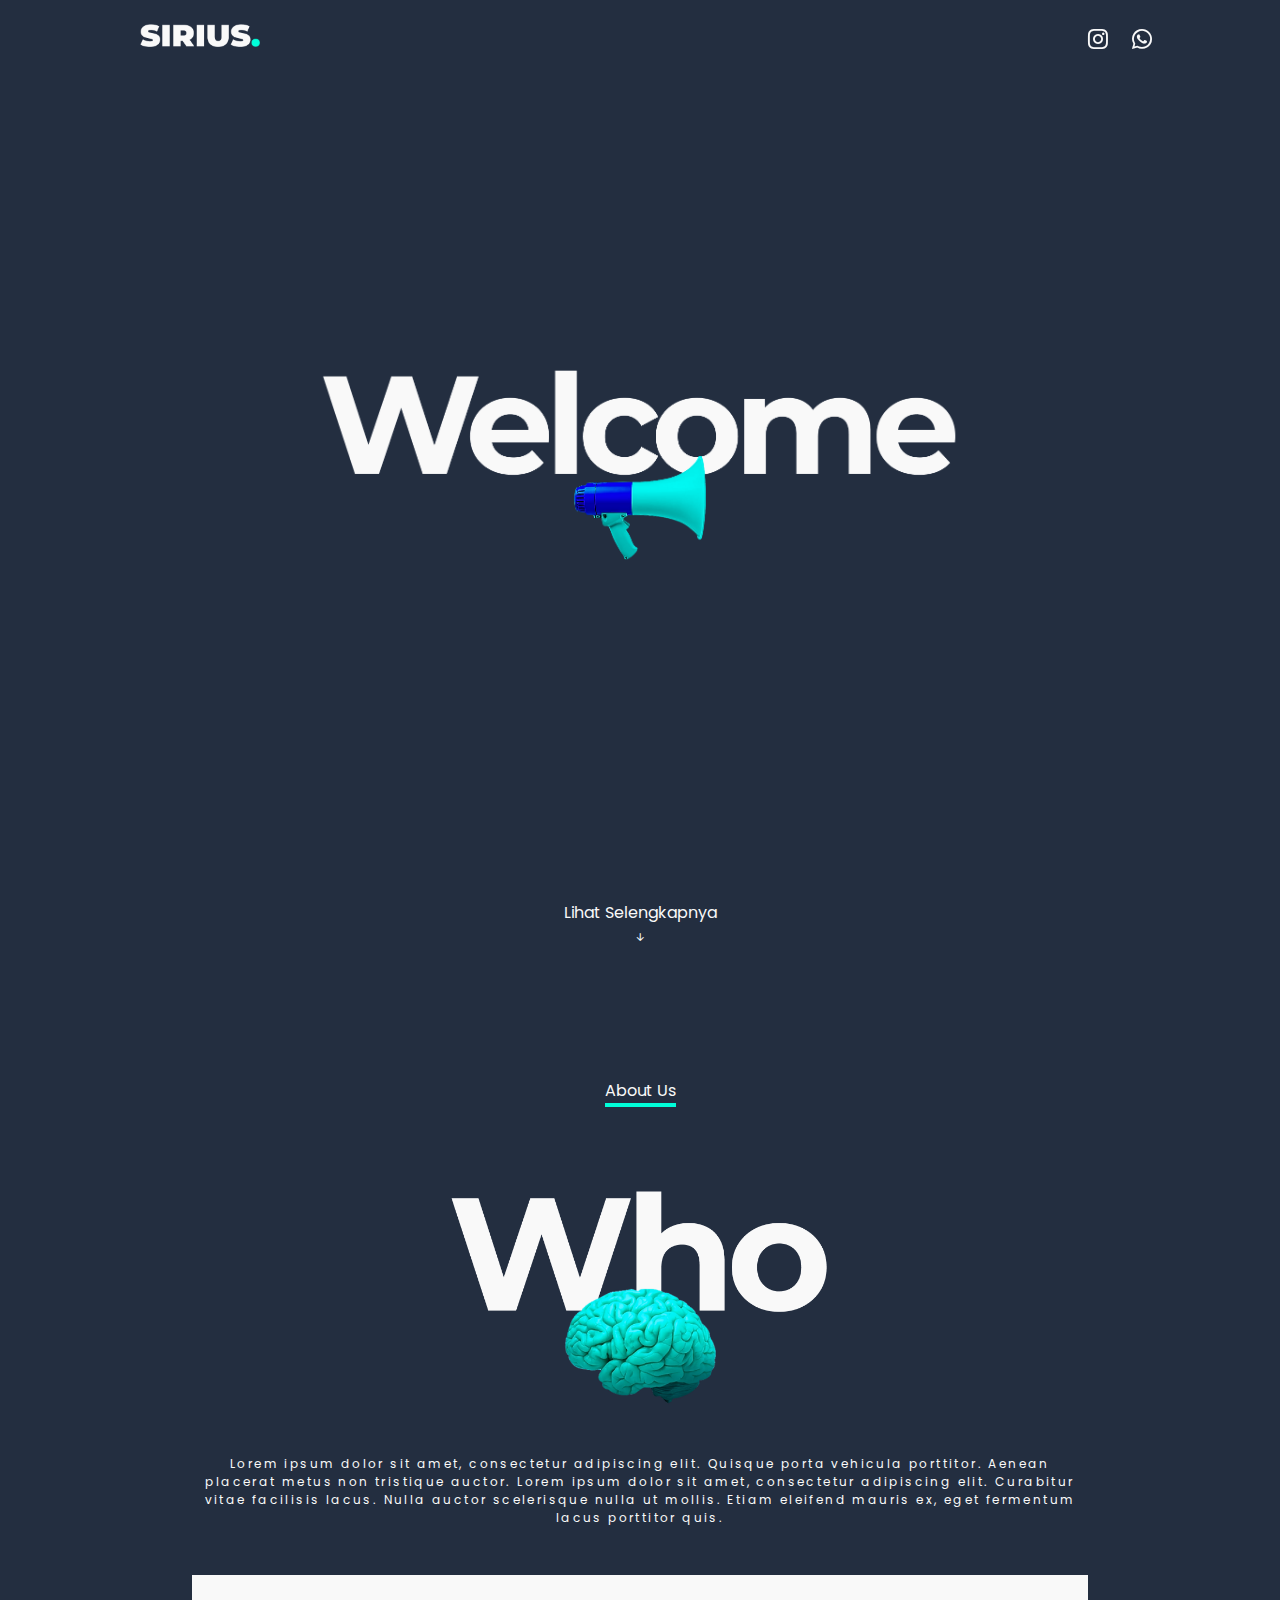
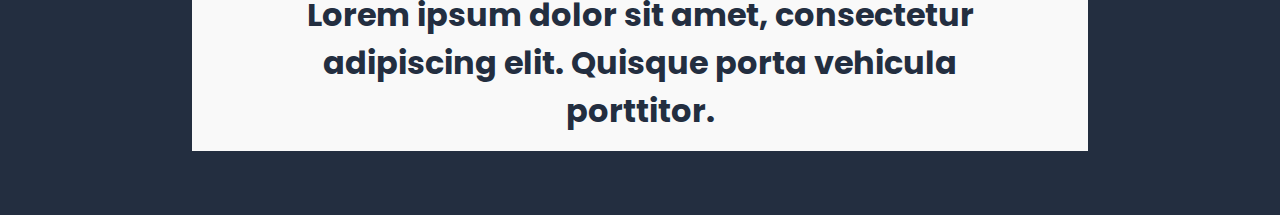
==== index.html @ 426c74fa "initial commit" ====
<!DOCTYPE html>
<html lang="en">
<head>
    <meta charset="UTF-8">
    <meta name="viewport" content="width=device-width, initial-scale=1.0">

    <!-- Bootstrap Icons -->
    <link rel="stylesheet" href="https://cdn.jsdelivr.net/npm/bootstrap-icons@1.10.5/font/bootstrap-icons.css">

    <!-- CSS -->
    <link rel="stylesheet" href="assets/css/style.css">

    <title>Sirius Creative</title>
</head>
<body>
    <header>
        <nav class="container">
            <div class="nav-brand">
                <a href="index.html">
                    <img src="assets/img/logo/SIRIUS.png" alt="brand">
                </a>
            </div>
            <ul class="nav-sosmed">
                <li><a href="#"><i class="bi bi-instagram"></i></a></li>
                <li><a href="#"><i class="bi bi-whatsapp"></i></a></li>
            </ul>
        </nav>
        <div class="header-content">
            <img src="assets/img/title/header.png" alt="">
        </div>
        <div class="see-more">
            <p>Lihat Selengkapnya</p>
            <i class="bi bi-arrow-down-short"></i>
        </div>
    </header>
    <section class="about-section">
        <div class="sub-title">
            <p>About Us</p>
        </div>
        <div class="about-title">
            <img src="assets/img/title/about.png" alt="about-title"/>
        </div>
        <div class="about-content">
            <div class="about-us">
                <p>Lorem ipsum dolor sit amet, consectetur adipiscing elit. Quisque porta vehicula porttitor. Aenean placerat metus non tristique auctor. Lorem ipsum dolor sit amet, consectetur adipiscing elit. Curabitur vitae facilisis lacus. Nulla auctor scelerisque nulla ut mollis. Etiam eleifend mauris ex, eget fermentum lacus porttitor quis.</p>
            </div>
            <div class="box-content">
                <h1>Lorem ipsum dolor sit amet, consectetur adipiscing elit. Quisque porta vehicula porttitor.</h1>
            </div>
        </div>
    </section>
</body>
</html>
---- assets/css/style.css ----
/** FONT **/
@import url('https://fonts.googleapis.com/css2?family=Poppins:wght@400;600;800&display=swap');

*{
    padding: 0;
    margin: 0;
}
:root{
    --dark-blue: #232E40;
    --tosca: #00FED9;
    --white: #F9F9F9;
}

body{
    background-color: var(--dark-blue);
    overflow-x: hidden;
    font-family: 'Poppins', sans-serif;
    color: var(--white);
    min-width: 100vw;
}

/* .container{
    padding: 0 10%;
} */

li{
    list-style: none;
}

a{
    color: var(--white);
}

a:hover{
    color: var(--tosca);
}

/*** NAVBAR ***/
nav{
    display: flex;
    justify-content: space-between;
    align-items: center;
    position: fixed;
    top: 1.5rem;
    left: 10%;
    width: 100%;
}

nav ul{
    display: flex;
    flex-direction: row;
    justify-content: space-between;
    width: 5%;
    margin-right: 20%;
}

nav ul li a{
    font-size: 1.25rem;
    color: var(--white);
}

nav .nav-brand img{
    margin-left: 10%;
}

nav .nav-brand img{
    width: 120px;
}


@media screen and (max-width: 900px) {
    nav ul{
        width: 8%;
    }
}

@media screen and (max-width: 600px) {
    nav ul{
        width: 13%;
    }
}

/*** HEADER ***/
header{
    width: 100vw;
    padding-bottom: 4rem;
}

.header-content{
    width: 100vw;
    height: 100vh;
    display: flex;
    justify-content: center;
    align-items: center;
}

.header-content img{
    width: 50%;
}

header .see-more{
    width: 100%;
    text-align: center;
}

header .see-more p{
    margin-bottom: 0;
}

@media screen and (max-width: 900px) {
    .header-content{
        height: 93vh;
    }
    .header-content img{
        width: 70%;
    }
}

/** ABOUT US **/
.about-section{
    padding: 4rem 0;
}

.about-section .sub-title{
    text-align: center;
    width: 100%;
    display: flex;
    justify-content: center;
    margin-bottom: 3rem;
}

.about-section .sub-title p{
    width: max-content;
    border-bottom: 4px solid var(--tosca);
}

.about-section .about-title{
    width: 100%;
    display: flex;
    justify-content: center;
    margin-bottom: 3rem;
}

.about-section .about-title img{
    width: 30%;
}

.about-section .about-content .about-us{
    margin: 0 15%;
    margin-bottom: 3rem;
    text-align: center;
}

.about-section .about-content .about-us p{
    font-size: 12px;
    letter-spacing: .15rem;
}

.about-section .about-content .box-content{
    width: 100%;
    display: flex;
    justify-content: center;
    text-align: center;
}

.about-section .about-content .box-content h1{
    font-size: 2rem;
    width: 60%;
    padding: 1rem 4rem;
    background-color: var(--white);
    color: var(--dark-blue);
}

@media screen and (max-width: 900px) {
    .about-section .about-title img{
        width: 50%;
    }

    .about-section .about-content .box-content h1{
        font-size: 1.2rem;
        padding: 1rem 1.75rem;
    }
}
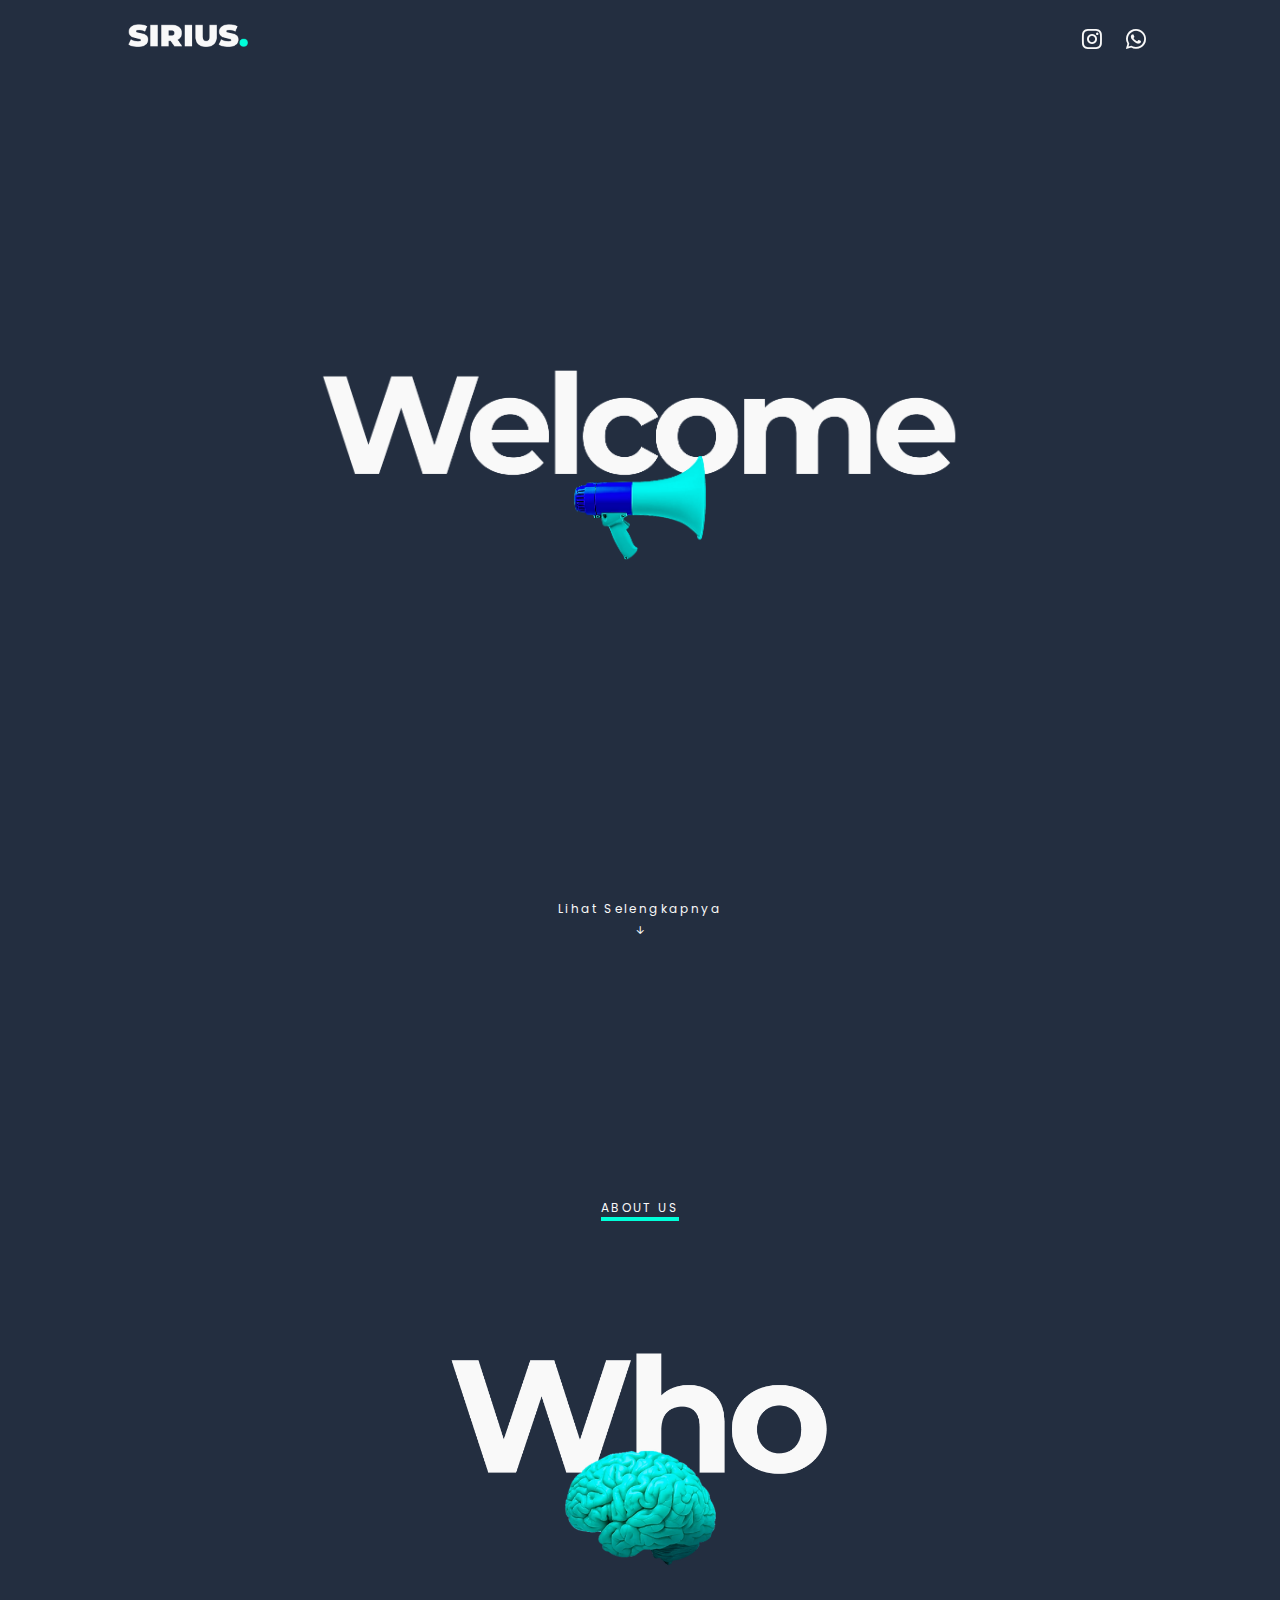
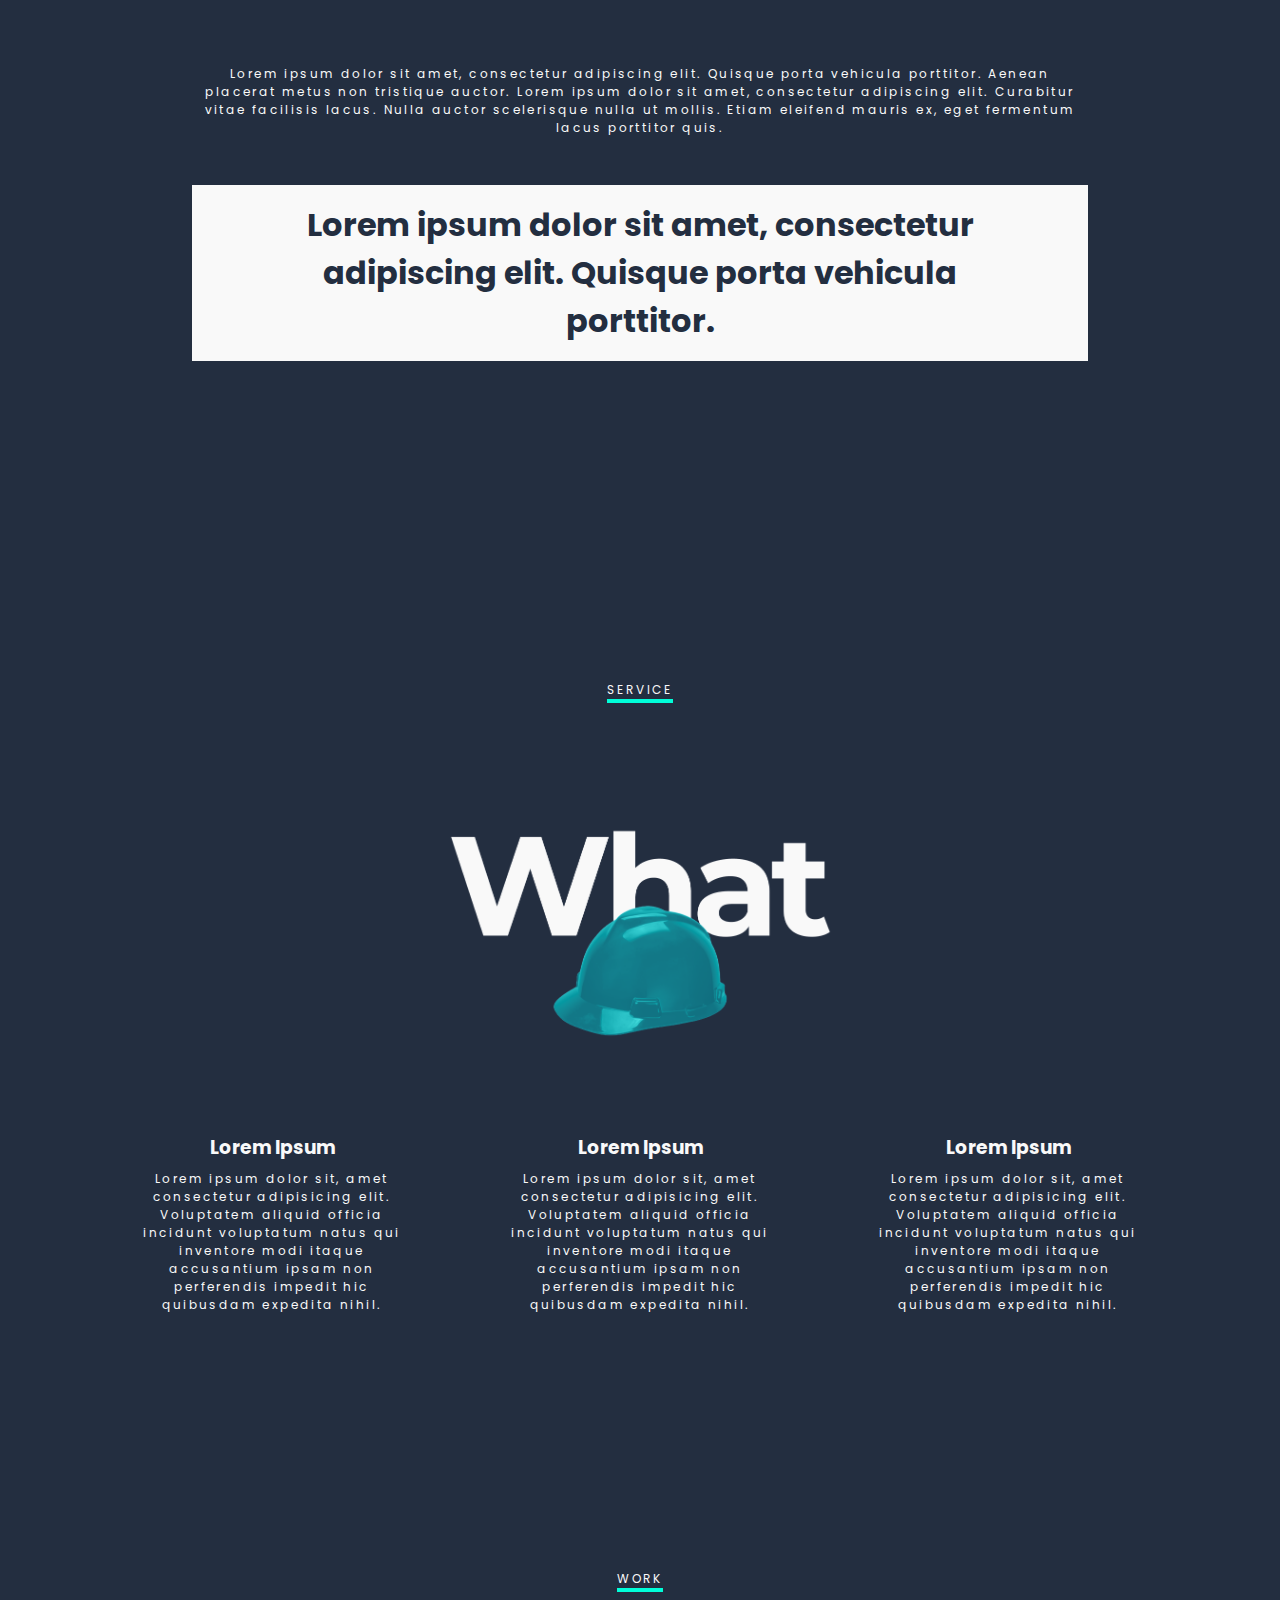
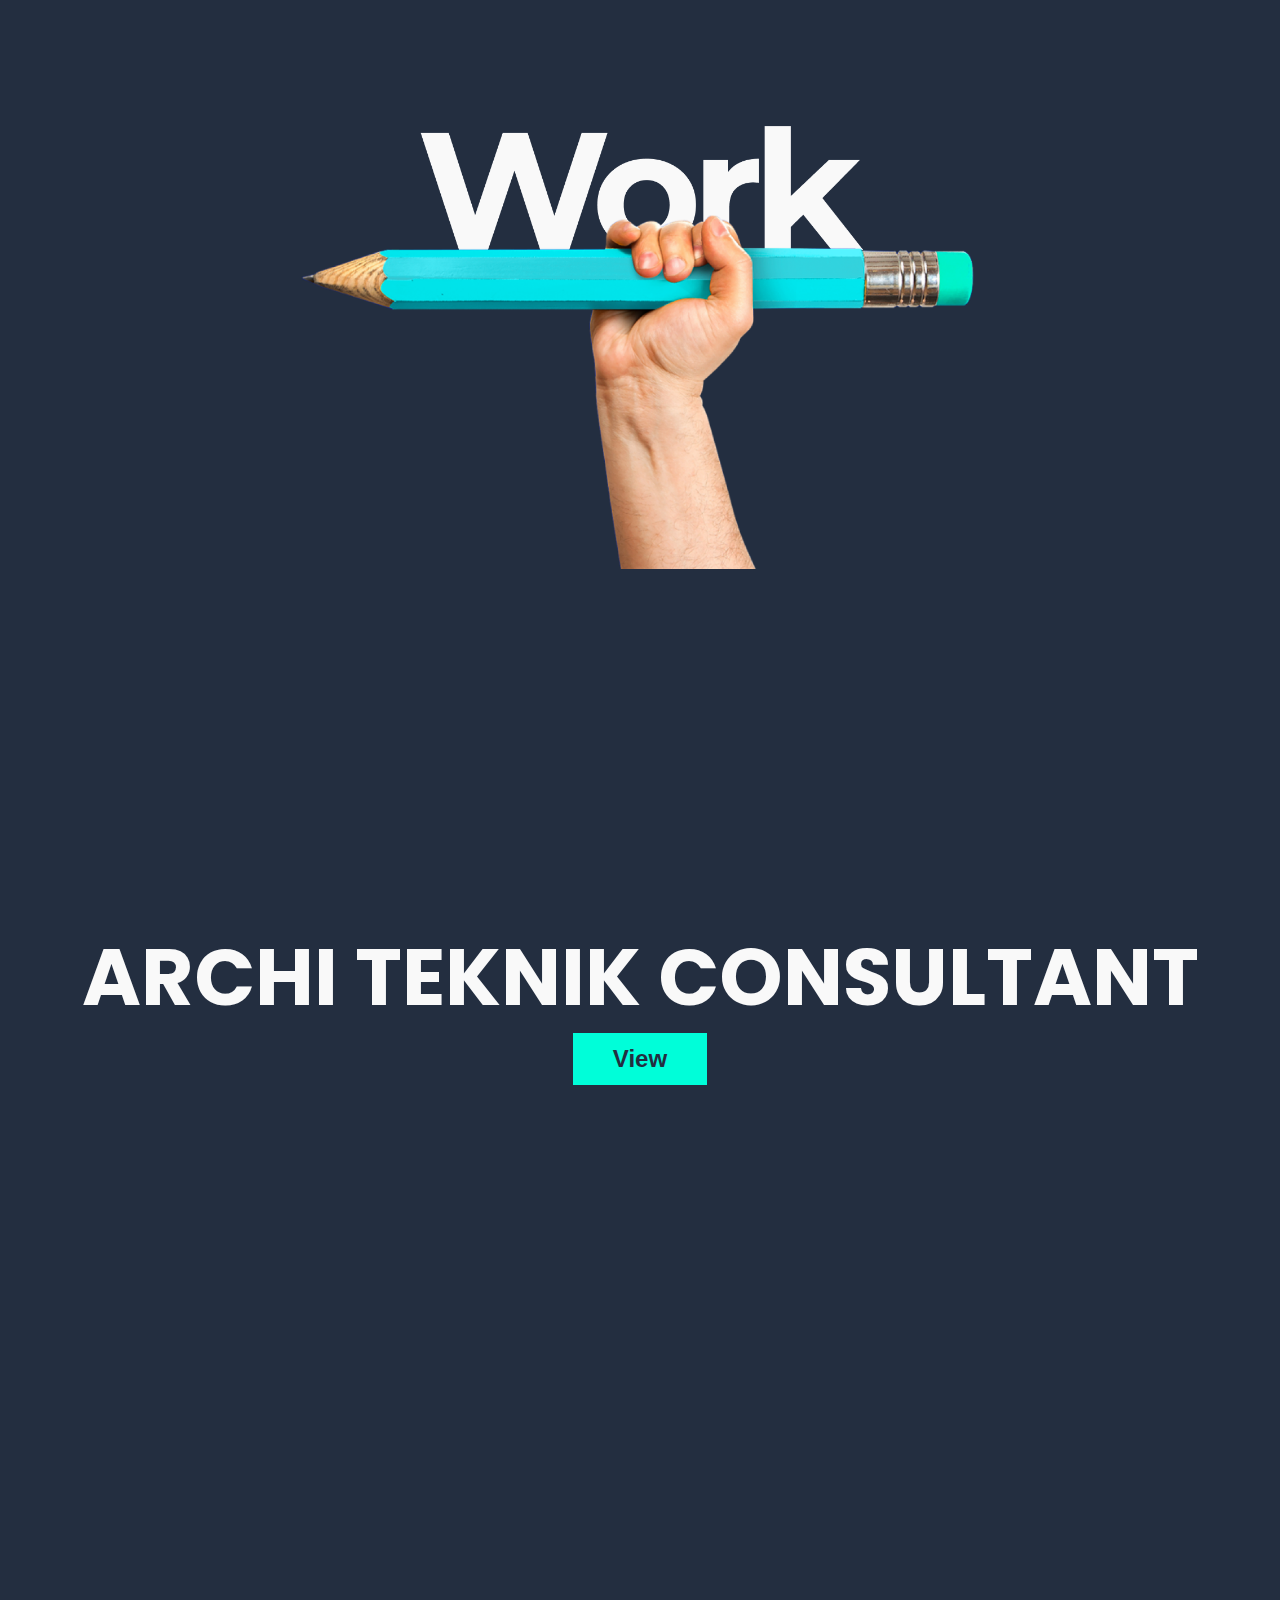
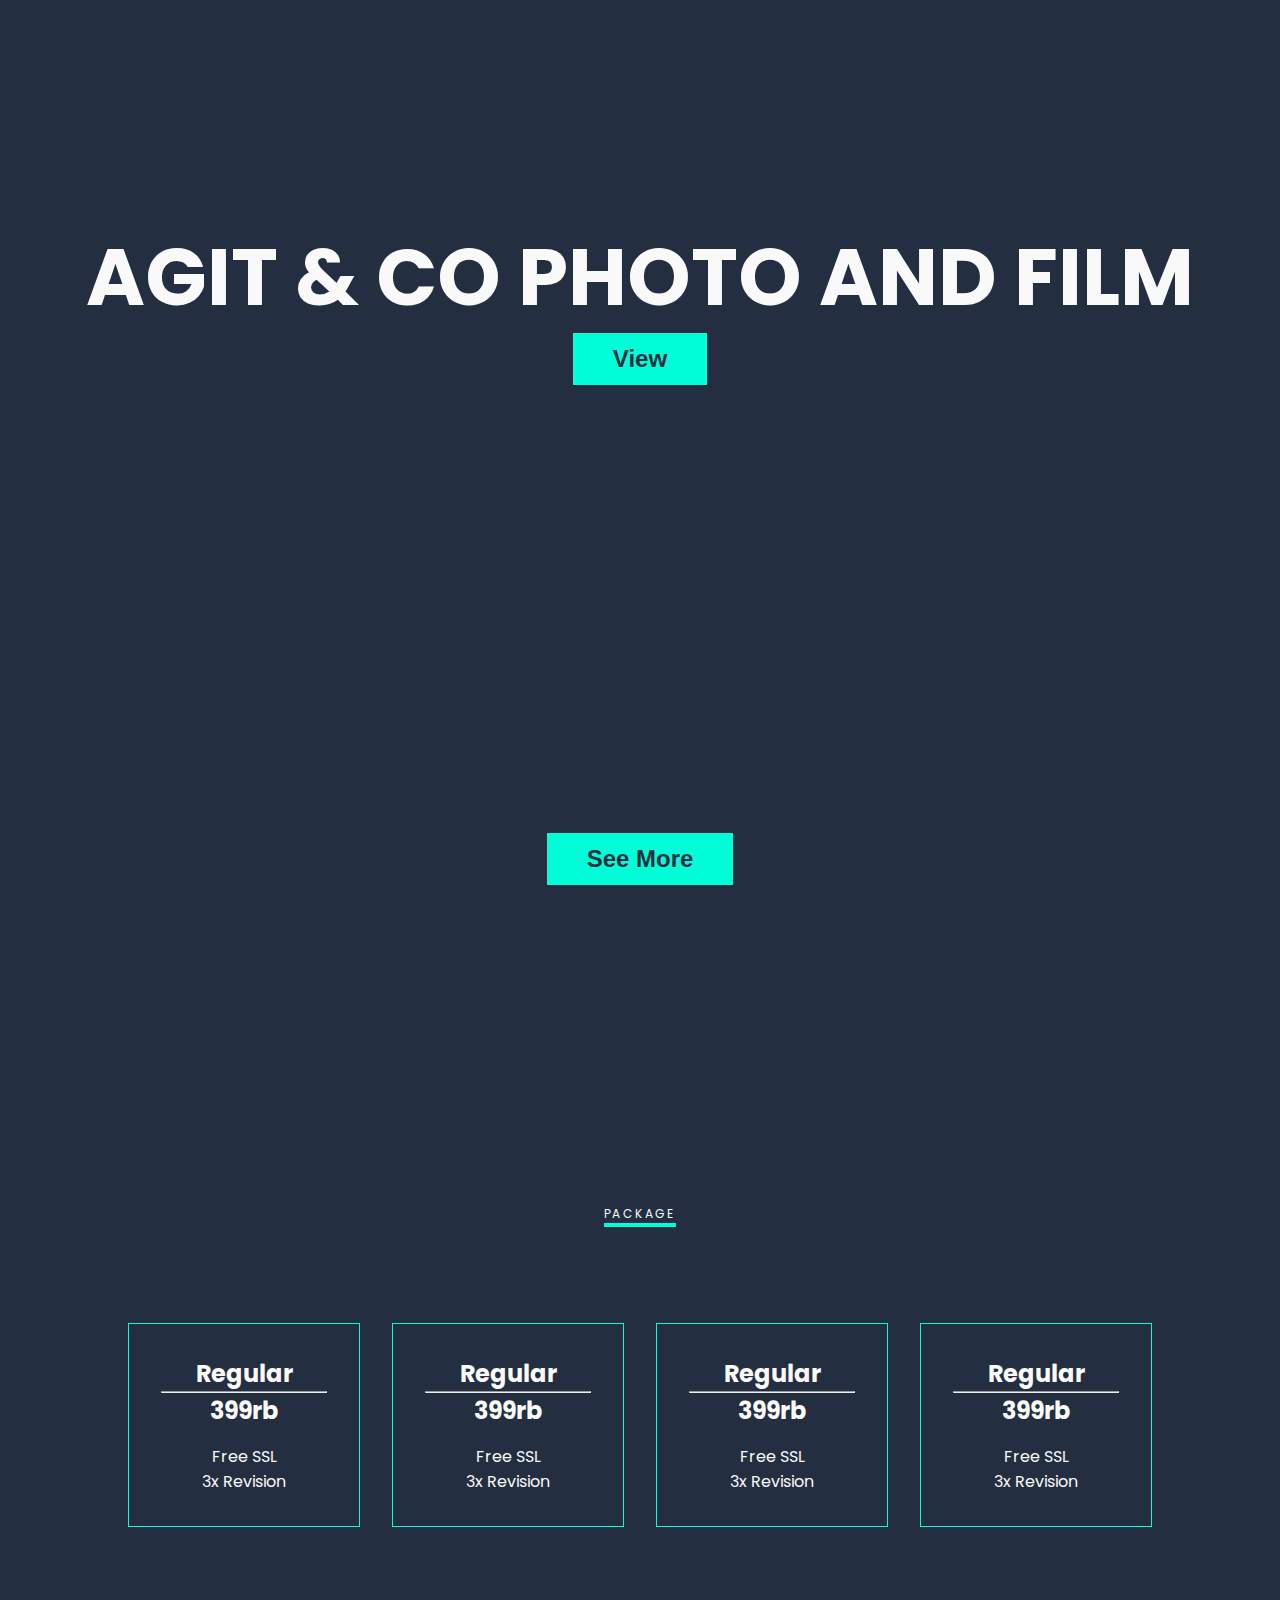
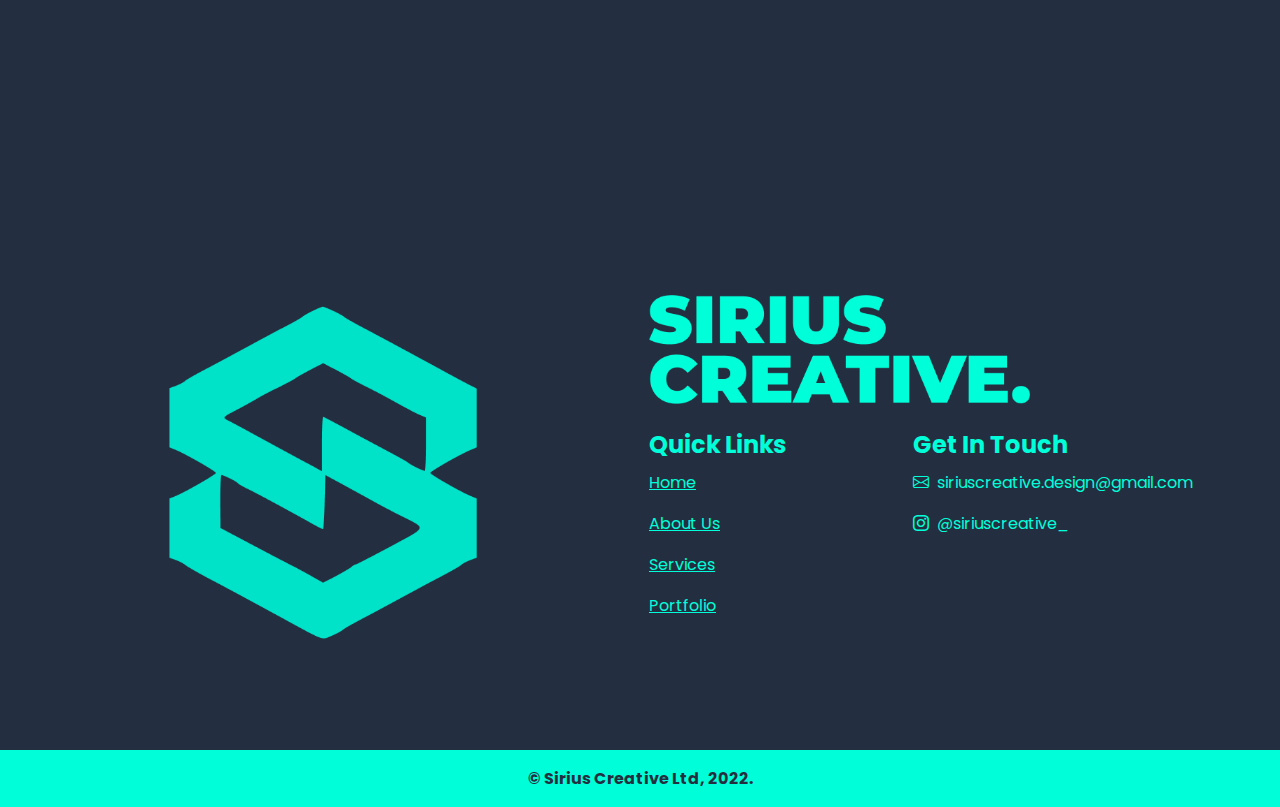
==== commit 2410a8e7: "front page done" ====
--- a/index.html
+++ b/index.html
@@ -49,5 +49,120 @@
             </div>
         </div>
     </section>
+    <section class="service-section">
+        <div class="sub-title">
+            <p>Service</p>
+        </div>
+        <div class="service-title">
+            <img src="assets/img/title/services.png" alt="service-title"/>
+        </div>
+        <div class="services-content">
+            <div class="service-wrapper">
+                <h3>Lorem Ipsum</h3>
+                <p>Lorem ipsum dolor sit, amet consectetur adipisicing elit. Voluptatem aliquid officia incidunt voluptatum natus qui inventore modi itaque accusantium ipsam non perferendis impedit hic quibusdam expedita nihil.</p>
+            </div>
+            <div class="service-wrapper">
+                <h3>Lorem Ipsum</h3>
+                <p>Lorem ipsum dolor sit, amet consectetur adipisicing elit. Voluptatem aliquid officia incidunt voluptatum natus qui inventore modi itaque accusantium ipsam non perferendis impedit hic quibusdam expedita nihil.</p>
+            </div>
+            <div class="service-wrapper">
+                <h3>Lorem Ipsum</h3>
+                <p>Lorem ipsum dolor sit, amet consectetur adipisicing elit. Voluptatem aliquid officia incidunt voluptatum natus qui inventore modi itaque accusantium ipsam non perferendis impedit hic quibusdam expedita nihil.</p>
+            </div>
+        </div>
+    </section>
+    <section class="work-section">
+        <div class="sub-title">
+            <p>Work</p>
+        </div>
+        <div class="work-title">
+            <img src="assets/img/title/portfolio.png" alt="service-title"/>
+        </div>
+        <div class="work-item archi">
+            <h1>ARCHI TEKNIK CONSULTANT</h1>
+            <button>View</button>
+        </div>
+        <div class="work-item agit">
+            <h1>AGIT & CO PHOTO AND FILM</h1>
+            <button>View</button>
+        </div>
+        <div class="more-work">
+            <button>See More</button>
+        </div>
+    </section>
+    <section class="package-section">
+        <div class="sub-title">
+            <p>package</p>
+        </div>
+        <div class="packages-content">
+            <div class="package-item">
+                <h2>Regular</h2>
+                <hr>
+                <h2 class="price">399rb</h2>
+                <ul>
+                    <li>Free SSL</li>
+                    <li>3x Revision</li>
+                </ul>
+            </div>
+            <div class="package-item">
+                <h2>Regular</h2>
+                <hr>
+                <h2 class="price">399rb</h2>
+                <ul>
+                    <li>Free SSL</li>
+                    <li>3x Revision</li>
+                </ul>
+            </div>
+            <div class="package-item">
+                <h2>Regular</h2>
+                <hr>
+                <h2 class="price">399rb</h2>
+                <ul>
+                    <li>Free SSL</li>
+                    <li>3x Revision</li>
+                </ul>
+            </div>
+            <div class="package-item">
+                <h2>Regular</h2>
+                <hr>
+                <h2 class="price">399rb</h2>
+                <ul>
+                    <li>Free SSL</li>
+                    <li>3x Revision</li>
+                </ul>
+            </div>
+        </div>
+    </section>
+    <footer>
+        <div class="footer-img">
+            <img src="assets/img/logo/logo_sirius-tosca.png" alt="logo-sirius">
+        </div>
+        <div class="footer-content">
+            <div class="img-content">
+                <img src="assets/img/logo/SIRIUS CREATIVE Footer.png" alt="sirius-dot">
+            </div>
+            <div class="content-wrapper">
+                <div class="quick-link">
+                    <h2>Quick Links</h2>
+                    <ul>
+                        <li><a href="#">Home</a></li>
+                        <li><a href="#">About Us</a></li>
+                        <li><a href="#">Services</a></li>
+                        <li><a href="#">Portfolio</a></li>
+                    </ul>
+                </div>
+                <div class="contact">
+                    <h2>Get In Touch</h2>
+                    <ul>
+                        <li><i class="bi bi-envelope"></i>siriuscreative.design@gmail.com</li>
+                        <li><i class="bi bi-instagram"></i>@siriuscreative_</li>
+                    </ul>
+                </div>
+            </div>
+        </div>
+    </footer>
+    <div class="copyright">
+        <h4>© Sirius Creative Ltd, 2022.</h4>
+    </div>
 </body>
 </html>--- a/assets/css/style.css
+++ b/assets/css/style.css
@@ -4,6 +4,7 @@
 *{
     padding: 0;
     margin: 0;
+    box-sizing: border-box;
 }
 :root{
     --dark-blue: #232E40;
@@ -23,6 +24,11 @@
     padding: 0 10%;
 } */
 
+p{
+    font-size: 12px;
+    letter-spacing: .15rem;
+}
+
 li{
     list-style: none;
 }
@@ -33,6 +39,21 @@
 
 a:hover{
     color: var(--tosca);
+}
+
+/** SUBTITLE **/
+.sub-title{
+    text-align: center;
+    width: 100%;
+    display: flex;
+    justify-content: center;
+    margin-bottom: 6rem;
+    text-transform: uppercase;
+}
+
+.sub-title p{
+    width: max-content;
+    border-bottom: 4px solid var(--tosca);
 }
 
 /*** NAVBAR ***/
@@ -44,6 +65,7 @@
     top: 1.5rem;
     left: 10%;
     width: 100%;
+    z-index: 1000;
 }
 
 nav ul{
@@ -51,7 +73,7 @@
     flex-direction: row;
     justify-content: space-between;
     width: 5%;
-    margin-right: 20%;
+    margin-right: 20.5%;
 }
 
 nav ul li a{
@@ -60,10 +82,6 @@
 }
 
 nav .nav-brand img{
-    margin-left: 10%;
-}
-
-nav .nav-brand img{
     width: 120px;
 }
 
@@ -72,6 +90,7 @@
     nav ul{
         width: 8%;
     }
+    
 }
 
 @media screen and (max-width: 600px) {
@@ -83,7 +102,7 @@
 /*** HEADER ***/
 header{
     width: 100vw;
-    padding-bottom: 4rem;
+    margin-bottom: 12rem;
 }
 
 .header-content{
@@ -119,26 +138,14 @@
 /** ABOUT US **/
 .about-section{
     padding: 4rem 0;
-}
-
-.about-section .sub-title{
-    text-align: center;
-    width: 100%;
-    display: flex;
-    justify-content: center;
-    margin-bottom: 3rem;
-}
-
-.about-section .sub-title p{
-    width: max-content;
-    border-bottom: 4px solid var(--tosca);
+    margin-bottom: 12rem;
 }
 
 .about-section .about-title{
     width: 100%;
     display: flex;
     justify-content: center;
-    margin-bottom: 3rem;
+    margin-bottom: 6rem;
 }
 
 .about-section .about-title img{
@@ -165,7 +172,7 @@
 
 .about-section .about-content .box-content h1{
     font-size: 2rem;
-    width: 60%;
+    width: 70%;
     padding: 1rem 4rem;
     background-color: var(--white);
     color: var(--dark-blue);
@@ -180,4 +187,289 @@
         font-size: 1.2rem;
         padding: 1rem 1.75rem;
     }
+}
+
+/** SERVICE **/
+.service-section{
+    width: 100vw;
+    padding: 4rem 0;
+    margin-bottom: 12rem;
+}
+
+.service-section .service-title{
+    width: 100%;
+    display: flex;
+    justify-content: center;
+    margin-bottom: 6rem;
+}
+
+.service-section .service-title img{
+    width: 30%;
+}
+
+.services-content{
+    width: 100%;
+    padding: 0 10%;
+    text-align: center;
+    display: flex;
+    flex-direction: row;
+    gap: 5rem;
+}
+
+.services-content .service-wrapper h3{
+    margin-bottom: .5rem;
+}
+
+@media screen and (max-width: 900px) {
+    .service-section .service-title img{
+        width: 50%;
+    }
+    .services-content{
+        padding: 0 20%;
+        flex-direction: column;
+        gap: 5rem;
+    }
+}
+
+/** WORK **/
+.work-section{
+    width: 100vw;
+    margin-bottom: 12rem;
+}
+
+.work-section .work-title{
+    width: 100%;
+    display: flex;
+    justify-content: center;
+}
+
+.work-section .work-title img{
+    width: 55%;
+}
+
+.work-section .work-item{
+    height: 100vh;
+    width: 100vw;
+    background-position: center center;    
+    background-repeat: no-repeat;
+    background-size: cover;
+    background-attachment: fixed;
+    display: flex;
+    flex-direction: column;
+    justify-content: center;
+    align-items: center;
+}
+
+.work-section .work-item.archi{
+    background-image: linear-gradient(rgba(0, 0, 0, 0.6), rgba(0, 0, 0, 0.5)), url(../img/bgr/archi.jpg);
+}
+
+.work-section .work-item.agit{
+    background-image: linear-gradient(rgba(0, 0, 0, 0.6), rgba(0, 0, 0, 0.5)), url(../img/bgr/agit.jpg);
+}
+
+.work-section button{
+    padding: .75rem 2.5rem;
+    border: none;
+    background-color:var(--tosca);
+    color: var(--dark-blue);
+    font-weight: 900;
+    font-size: 1.5rem;
+    transition: all ease-in-out .15s;
+    -webkit-transition: all ease-in-out .15s;
+    -moz-transition: all ease-in-out .15s;
+    -ms-transition: all ease-in-out .15s;
+    -o-transition: all ease-in-out .15s;
+}
+
+.work-section button:hover{
+    background-color:var(--dark-blue);
+    color: var(--tosca);
+    cursor: pointer;
+}
+
+.work-section .more-work button:hover{
+    border: 1px solid var(--tosca);
+}
+
+.work-section .work-item h1{
+    font-size: 5rem;
+    text-align: center;
+    margin-bottom: 2rem;
+    line-height: 3rem;
+}
+
+.work-section .more-work{
+    text-align: center;
+    padding: 5% 0;
+}
+
+@media screen and (max-width: 900px) {
+    .work-section .work-title img{
+        width: 80%;
+    }
+    .work-section .work-item h1{
+        font-size: 3rem;
+    }
+}
+
+/** PACKAGE **/
+.package-section{
+    width: 100vw;
+    padding: 4rem 0;
+    margin-bottom: 13rem;
+}
+
+.packages-content{
+    width: 100%;
+    padding: 0 10%;
+    text-align: center;
+    display: flex;
+    flex-direction: row;
+    justify-content: space-evenly;
+    gap: 2rem;
+}
+
+.package-item{
+    border: 1px solid var(--tosca);
+    padding: 2rem 2rem;
+    text-align: center;
+    width: 100%;
+}
+
+.package-item .price{
+    margin-bottom: 1rem;
+}
+
+@media screen and (max-width: 900px) {
+    .packages-content{
+       flex-wrap: wrap;
+       gap: 1rem;
+    }
+    .package-item{
+        width: 45%;
+    }
+}
+
+@media screen and (max-width: 600px) {
+    .package-item{
+        width: 100%;
+    }
+}
+
+/** FOOTER **/
+footer{
+    width: 100vw;
+    padding: 6rem 0;
+    display: flex;
+    justify-content: space-evenly;
+    color: var(--tosca);
+}
+
+footer a{
+    text-decoration: under;
+    color: var(--tosca);
+}
+
+footer a:hover{
+    color: var(--white);
+}
+
+footer .footer-img{
+    text-align: center;
+}
+
+footer img{
+    width: 70%;
+}
+
+footer .footer-content img{
+    margin-bottom: 1rem;
+}
+
+footer .footer-content .content-wrapper{
+    display: flex;
+    justify-content: space-between;
+}
+
+footer .footer-content .content-wrapper h2{
+    margin-bottom: .5rem;
+}
+
+footer .footer-content .content-wrapper li{
+    margin-bottom: 1rem;
+}
+
+footer .footer-content .content-wrapper .contact i{
+    margin-right: .5rem;
+}
+
+@media screen and (max-width: 900px) {
+    footer{
+        display: flex;
+        flex-direction: column;
+        align-items: center;
+        color: var(--tosca);
+        padding: 4rem 0;
+    }
+    footer .footer-img{
+        display: none;
+    }
+}
+
+@media screen and (max-width: 600px) {
+    footer{
+        padding: 4rem 2rem;
+    }
+    footer .footer-content .content-wrapper{
+        flex-direction: column-reverse;
+        gap: 1rem;
+    }
+}
+
+.copyright{
+    background-color: var(--tosca);
+    text-align: center;
+    padding: 1rem 0;
+    color: var(--dark-blue);
+}
+
+/*** PORTFOLIO DETAIL ***/
+body.detail{
+    background-color: var(--white);
+}
+.nav-detail{
+    width: 100vw;
+    left: 0;
+    top: 0;
+    padding: 1.5rem 0  1.5rem 15%;
+    background-color: var(--dark-blue);
+}
+.header-detail{
+    height: 110vh;
+    width: 100vw;
+    background-image: linear-gradient(rgba(0, 0, 0, 0), rgba(0, 0, 0, 0.6)), url(../img/bgr/archi.jpg);
+    background-position: center center;
+    background-size: cover;
+    background-repeat: no-repeat;
+    background-attachment: fixed;
+}
+.detail-content{
+    width: 100vw;
+    height: 100vh;
+}
+
+.detail-content .detail-description{
+    position: relative;
+}
+
+.detail-content .detail-description .detail-img{
+    position: absolute;
+    right: 10px;
+    background-image: url("https://images.unsplash.com/photo-1520854221256-17451cc331bf?ixlib=rb-4.0.3&ixid=M3wxMjA3fDB8MHxwaG90by1wYWdlfHx8fGVufDB8fHx8fA%3D%3D&auto=format&fit=crop&w=1170&q=80");
+    width: 600px;
+    height: 600px;
+    background-size: cover;
+    background-position: center;
+    box-shadow: -1rem 1rem 0 var(--dark-blue);
 }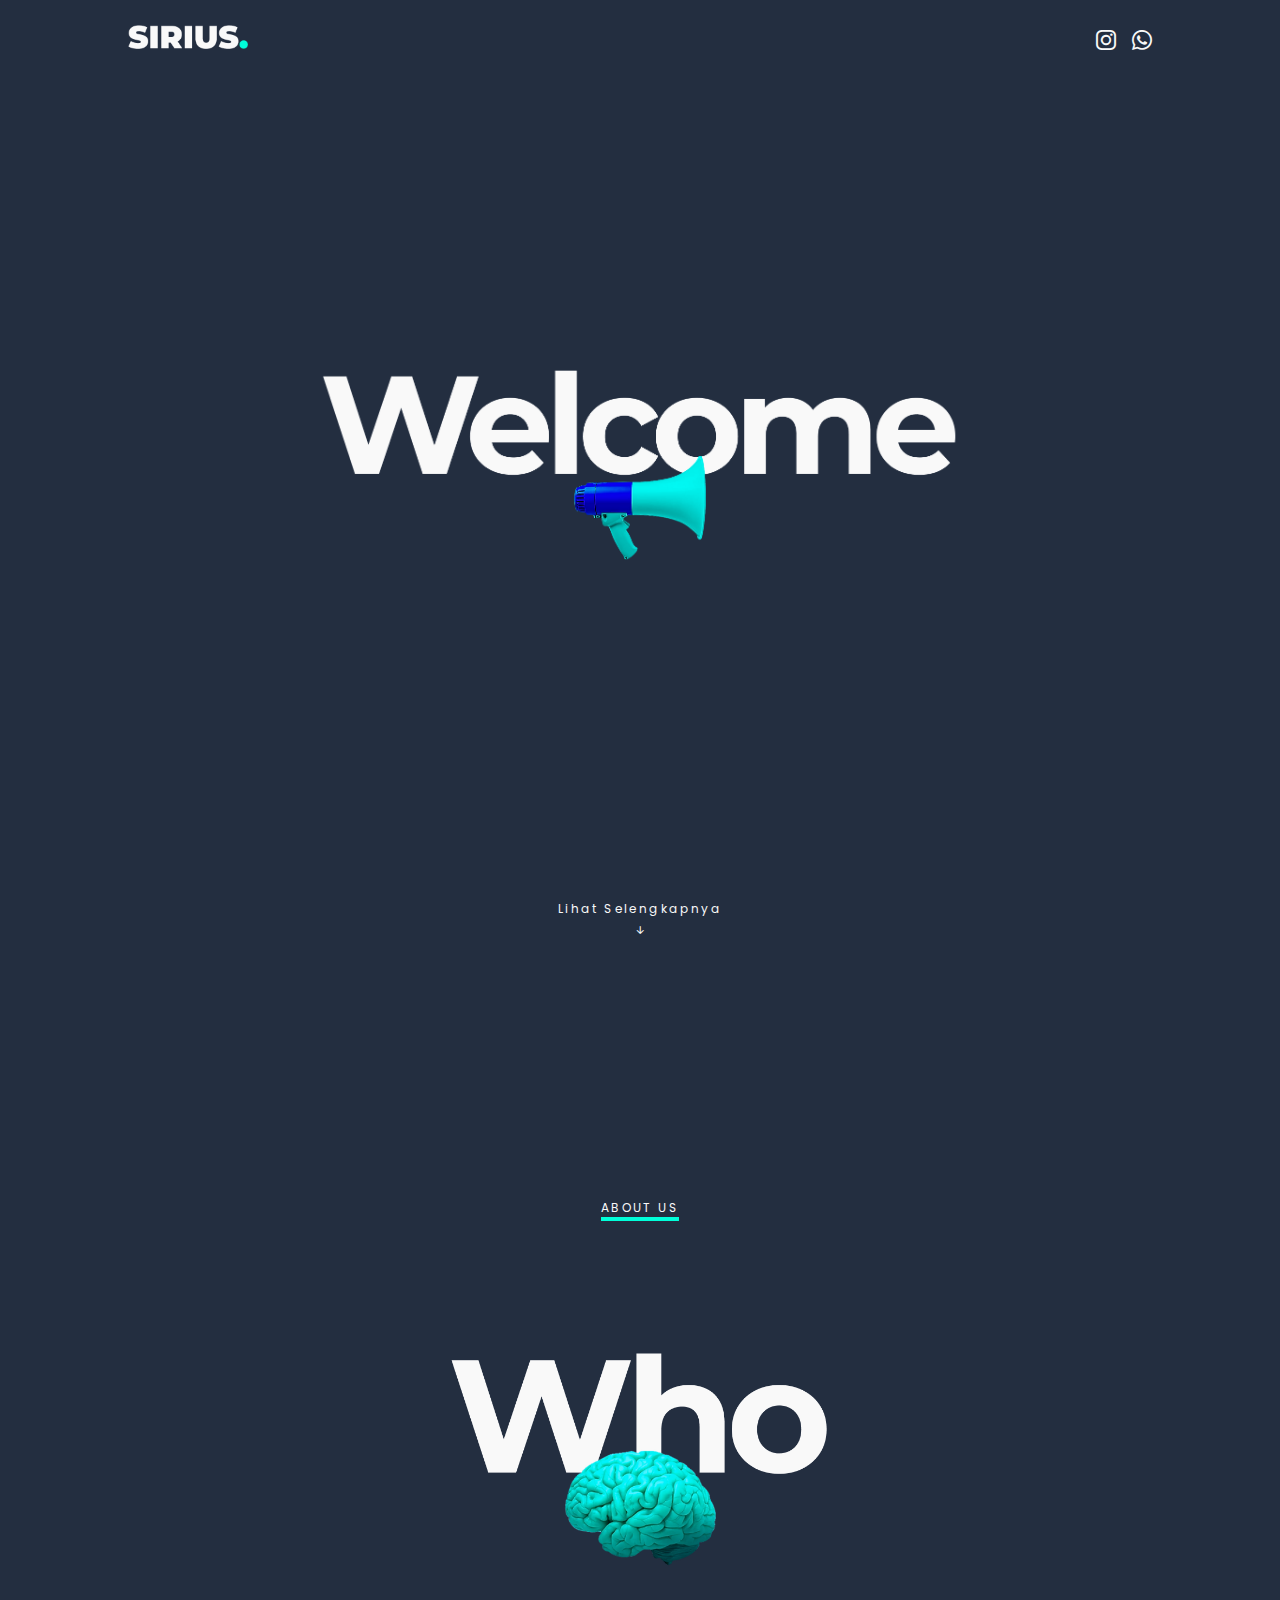
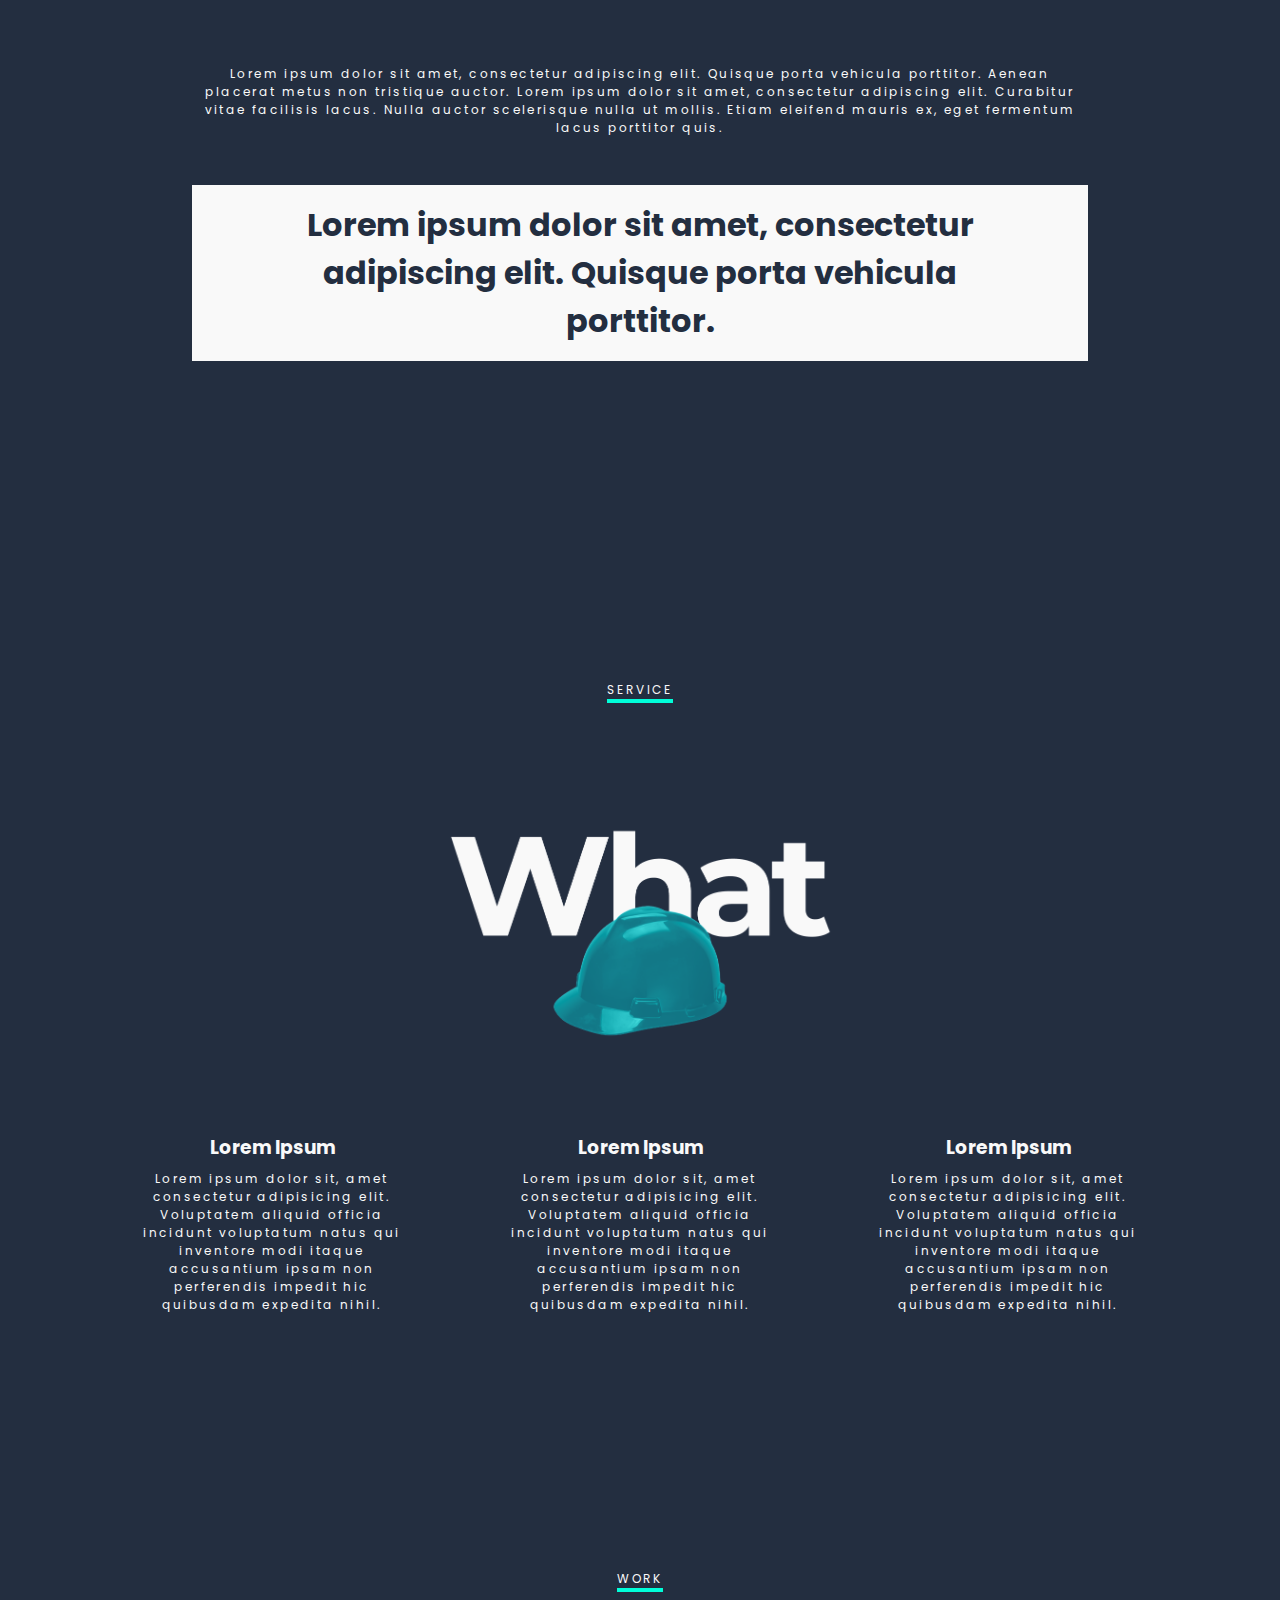
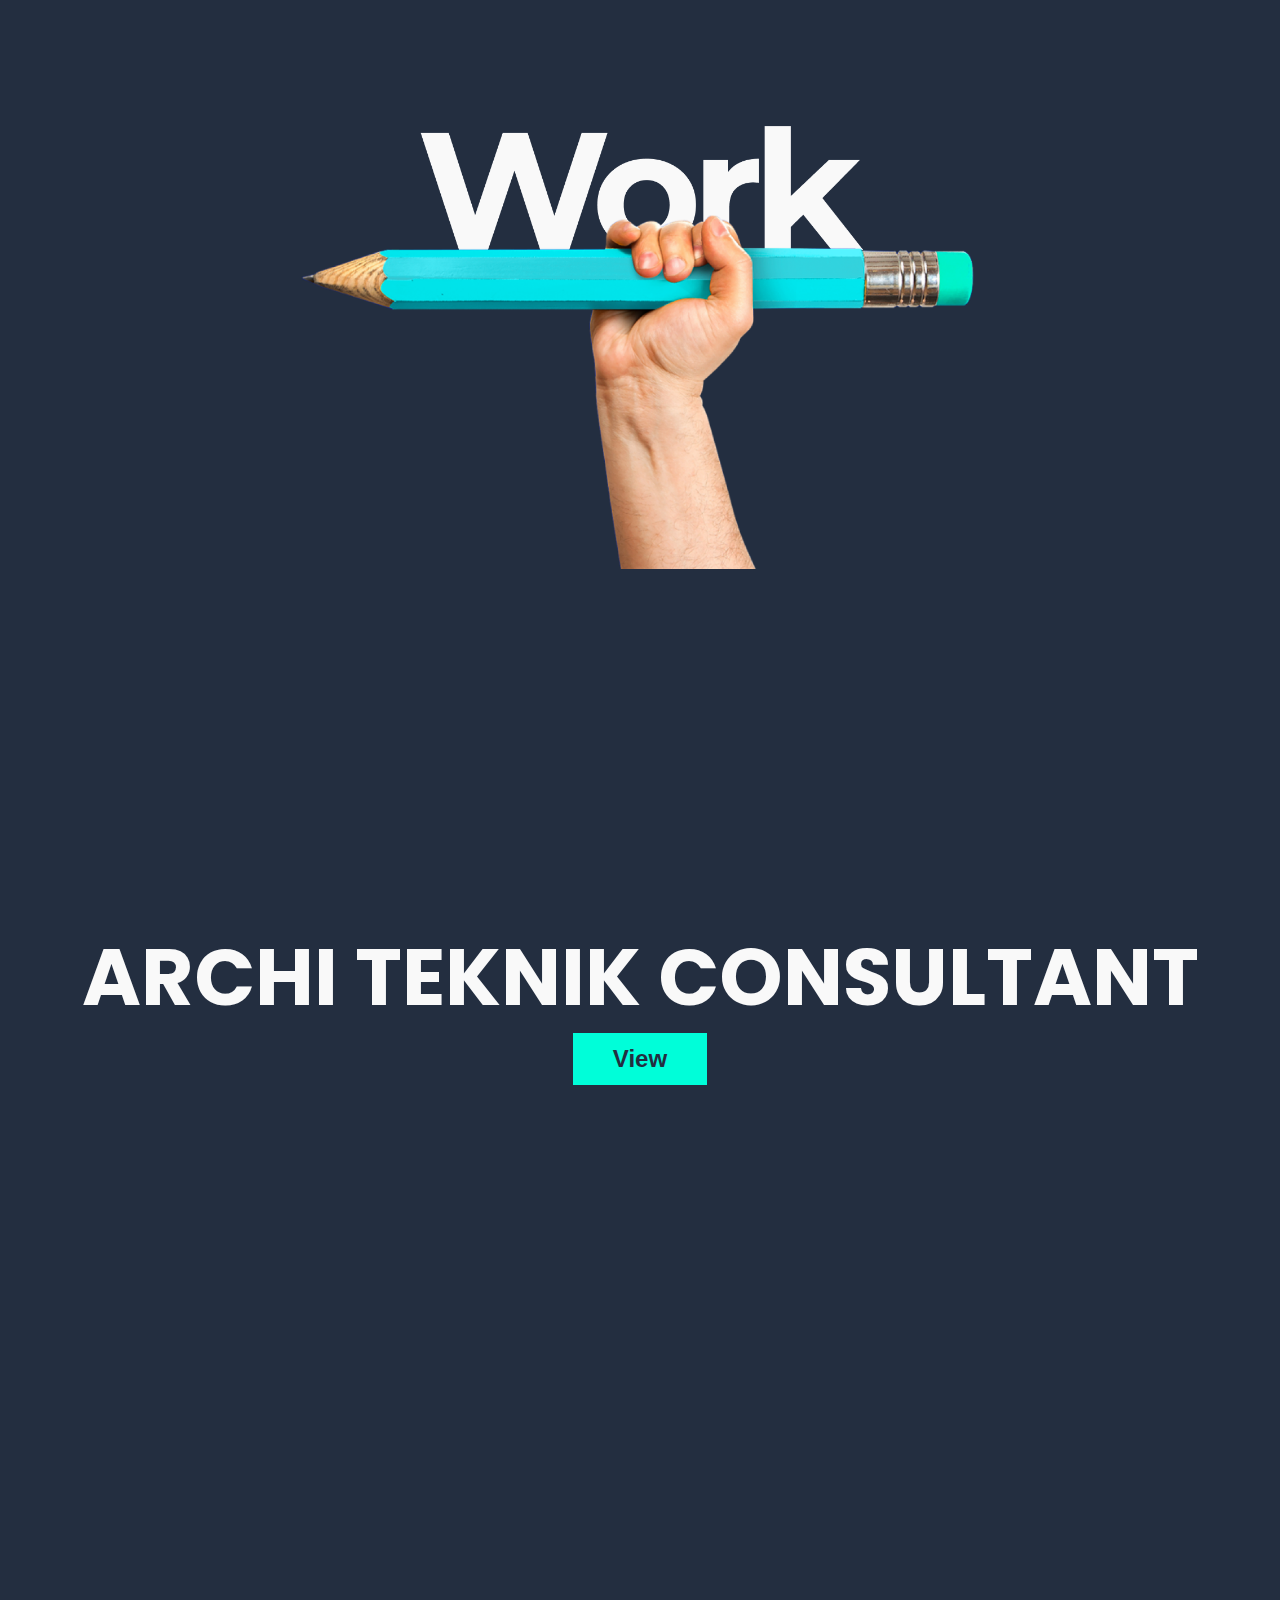
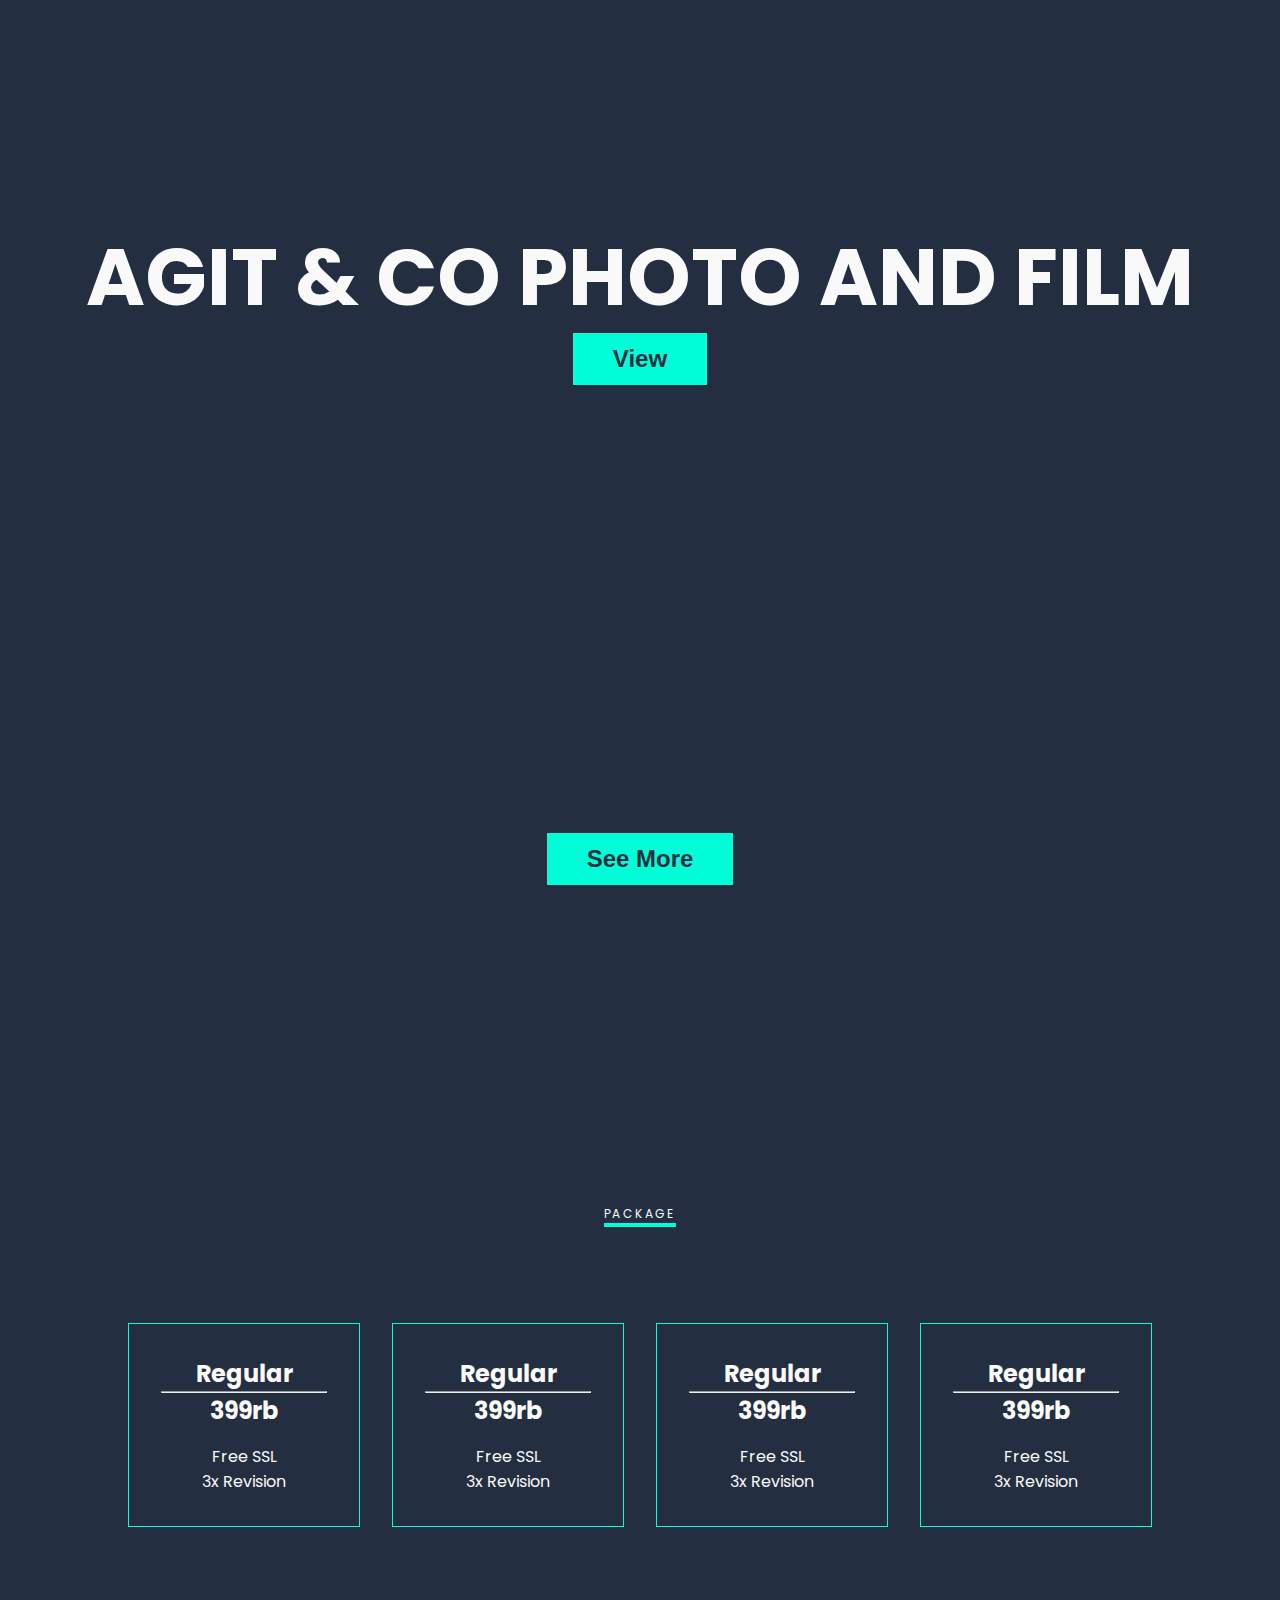
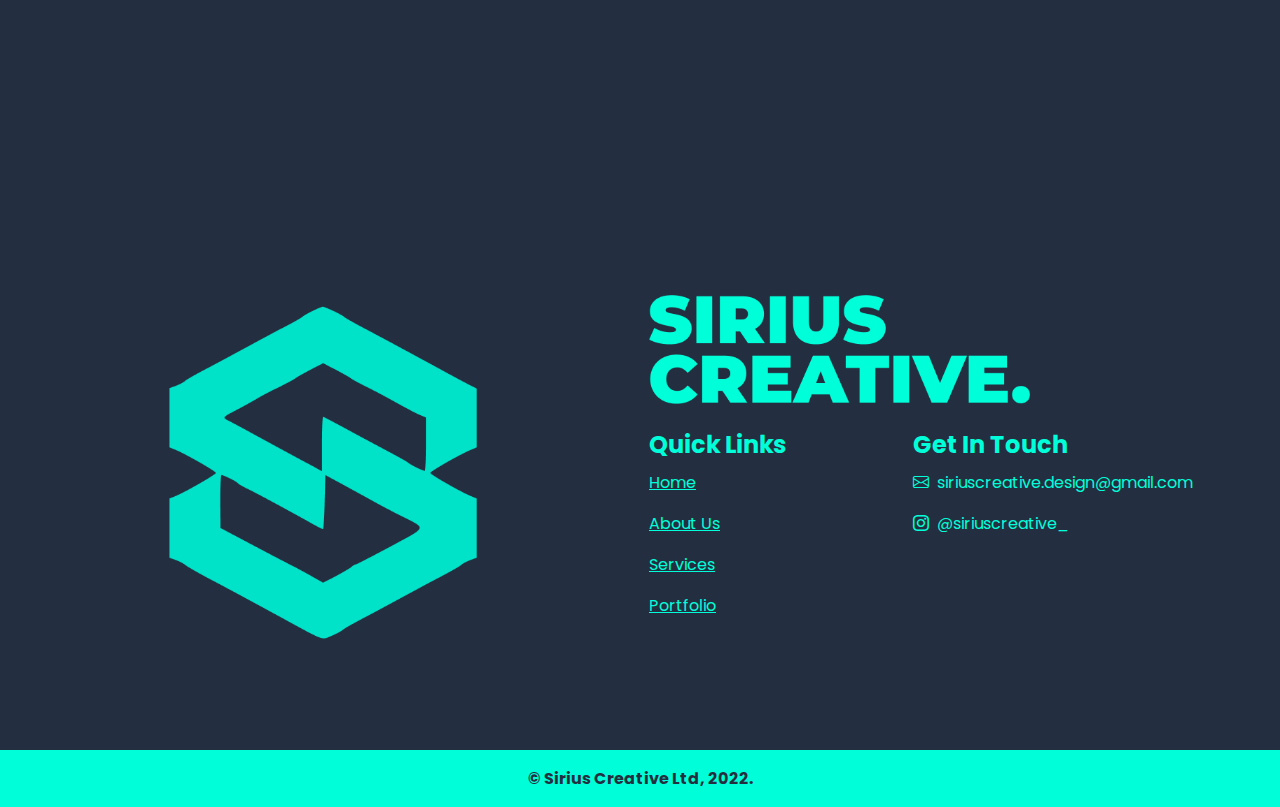
==== commit 6bcabbfd: "portfolio details 1-0" ====
--- a/index.html
+++ b/index.html
@@ -15,15 +15,17 @@
 <body>
     <header>
         <nav class="container">
-            <div class="nav-brand">
-                <a href="index.html">
-                    <img src="assets/img/logo/SIRIUS.png" alt="brand">
-                </a>
+            <div class="nav-wrapper">
+                <div class="nav-brand">
+                    <a href="index.html">
+                        <img src="assets/img/logo/SIRIUS.png" alt="brand">
+                    </a>
+                </div>
+                <ul class="nav-sosmed">
+                    <li><a href="#"><i class="bi bi-instagram"></i></a></li>
+                    <li><a href="#"><i class="bi bi-whatsapp"></i></a></li>
+                </ul>
             </div>
-            <ul class="nav-sosmed">
-                <li><a href="#"><i class="bi bi-instagram"></i></a></li>
-                <li><a href="#"><i class="bi bi-whatsapp"></i></a></li>
-            </ul>
         </nav>
         <div class="header-content">
             <img src="assets/img/title/header.png" alt="">
--- a/assets/css/style.css
+++ b/assets/css/style.css
@@ -20,10 +20,6 @@
     min-width: 100vw;
 }
 
-/* .container{
-    padding: 0 10%;
-} */
-
 p{
     font-size: 12px;
     letter-spacing: .15rem;
@@ -58,22 +54,29 @@
 
 /*** NAVBAR ***/
 nav{
+    width: 100vw;
+    height: 81px;
+    position: fixed;
+    display: flex;
+    justify-content: center;
+    align-items: center;
+    background-color: var(--dark-blue);
+    z-index: 100;
+}
+
+nav .nav-wrapper{
+    width: 80%;
+    height: 100%;
     display: flex;
     justify-content: space-between;
     align-items: center;
-    position: fixed;
-    top: 1.5rem;
-    left: 10%;
-    width: 100%;
-    z-index: 1000;
 }
 
 nav ul{
     display: flex;
     flex-direction: row;
     justify-content: space-between;
-    width: 5%;
-    margin-right: 20.5%;
+    gap: 1rem;
 }
 
 nav ul li a{
@@ -438,29 +441,31 @@
 body.detail{
     background-color: var(--white);
 }
-.nav-detail{
-    width: 100vw;
-    left: 0;
-    top: 0;
-    padding: 1.5rem 0  1.5rem 15%;
-    background-color: var(--dark-blue);
-}
+
+/** HEADER **/
 .header-detail{
-    height: 110vh;
-    width: 100vw;
-    background-image: linear-gradient(rgba(0, 0, 0, 0), rgba(0, 0, 0, 0.6)), url(../img/bgr/archi.jpg);
-    background-position: center center;
+    height: 100vh;
+    width: 100vw;
+    background-image: linear-gradient(rgba(0, 0, 0, 0), rgba(0, 0, 0, 0.6)), url(https://images.unsplash.com/photo-1591700331354-f7eea65d1ce8?ixlib=rb-4.0.3&ixid=M3wxMjA3fDB8MHxwaG90by1wYWdlfHx8fGVufDB8fHx8fA%3D%3D&auto=format&fit=crop&w=1170&q=80);
+    background-position: center 1rem;
     background-size: cover;
     background-repeat: no-repeat;
     background-attachment: fixed;
-}
+    margin-bottom: 0;
+}
+
+/** ABOUT **/
 .detail-content{
     width: 100vw;
     height: 100vh;
+    margin: 10% 0;
 }
 
 .detail-content .detail-description{
     position: relative;
+    height: 100%;
+    display: flex;
+    align-items: center;
 }
 
 .detail-content .detail-description .detail-img{
@@ -472,4 +477,58 @@
     background-size: cover;
     background-position: center;
     box-shadow: -1rem 1rem 0 var(--dark-blue);
+}
+
+.detail-content .detail-description .description-content{
+    width: 50vw;
+    color: var(--dark-blue);
+    padding: 0 10%;
+}
+
+.detail-content .detail-description .description-content h1{
+    font-size: 2.5rem;
+}
+
+@media screen and (max-width: 900px) {
+    .detail-content{
+        height: 50vh;
+    }
+    .detail-content .detail-description .description-content{
+        width: 100vw;
+    }
+    .detail-content .detail-description .detail-img{
+        display: none;
+    }
+}
+
+/** TESTIMONI **/
+.testimoni{
+    width: 100vw;
+    height: 100vh;
+    background-color: #0e0e0e;
+    text-align: center;
+    padding: 30% 13%;
+    display: flex;
+    flex-direction: column;
+    align-items: center;
+    justify-content: center;
+    font-size: 2rem;
+}
+
+.testimoni p{
+    font-size: 3rem;
+}
+
+.testimoni h3{
+    margin-top: 2rem;
+    color: var(--tosca);
+}
+
+@media screen and (max-width: 900px) {
+    .testimoni p{
+        font-size: 1.5rem;
+    }
+    .testimoni{
+        font-size: 1rem;
+    }
 }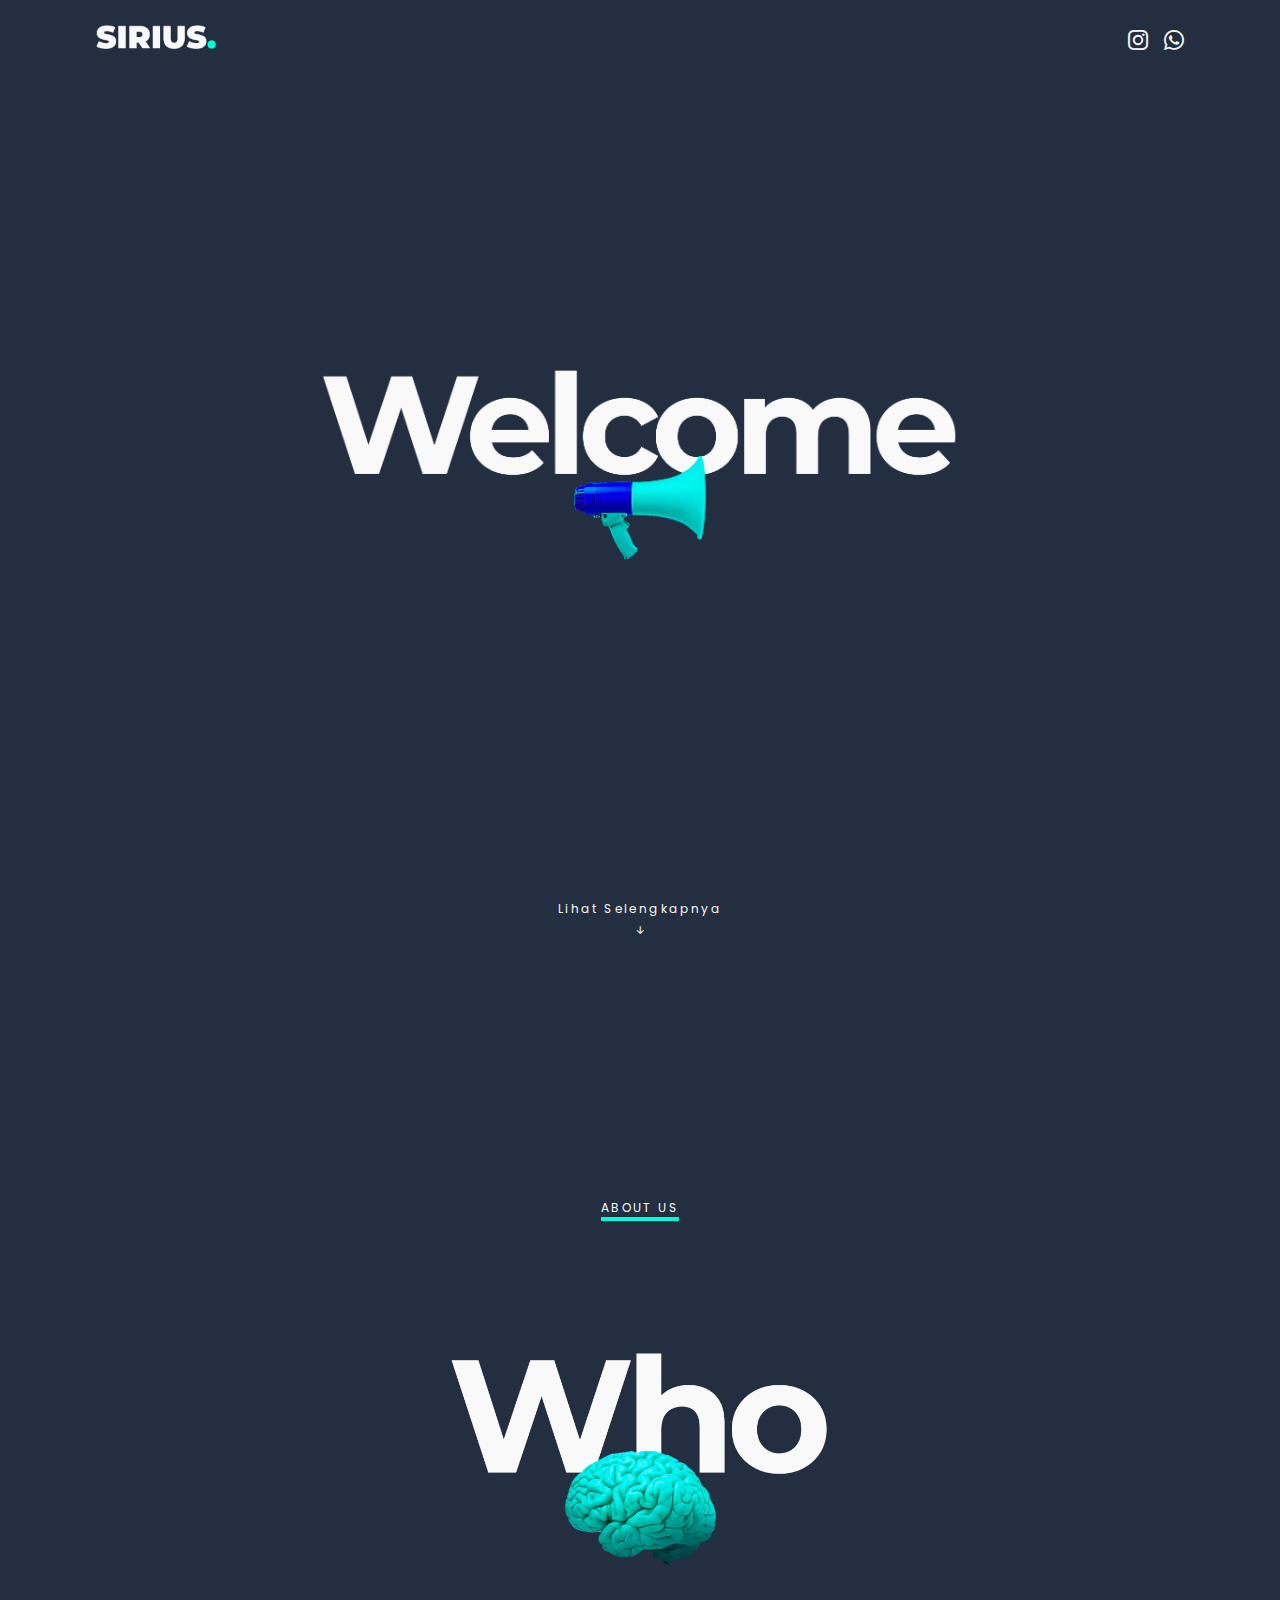
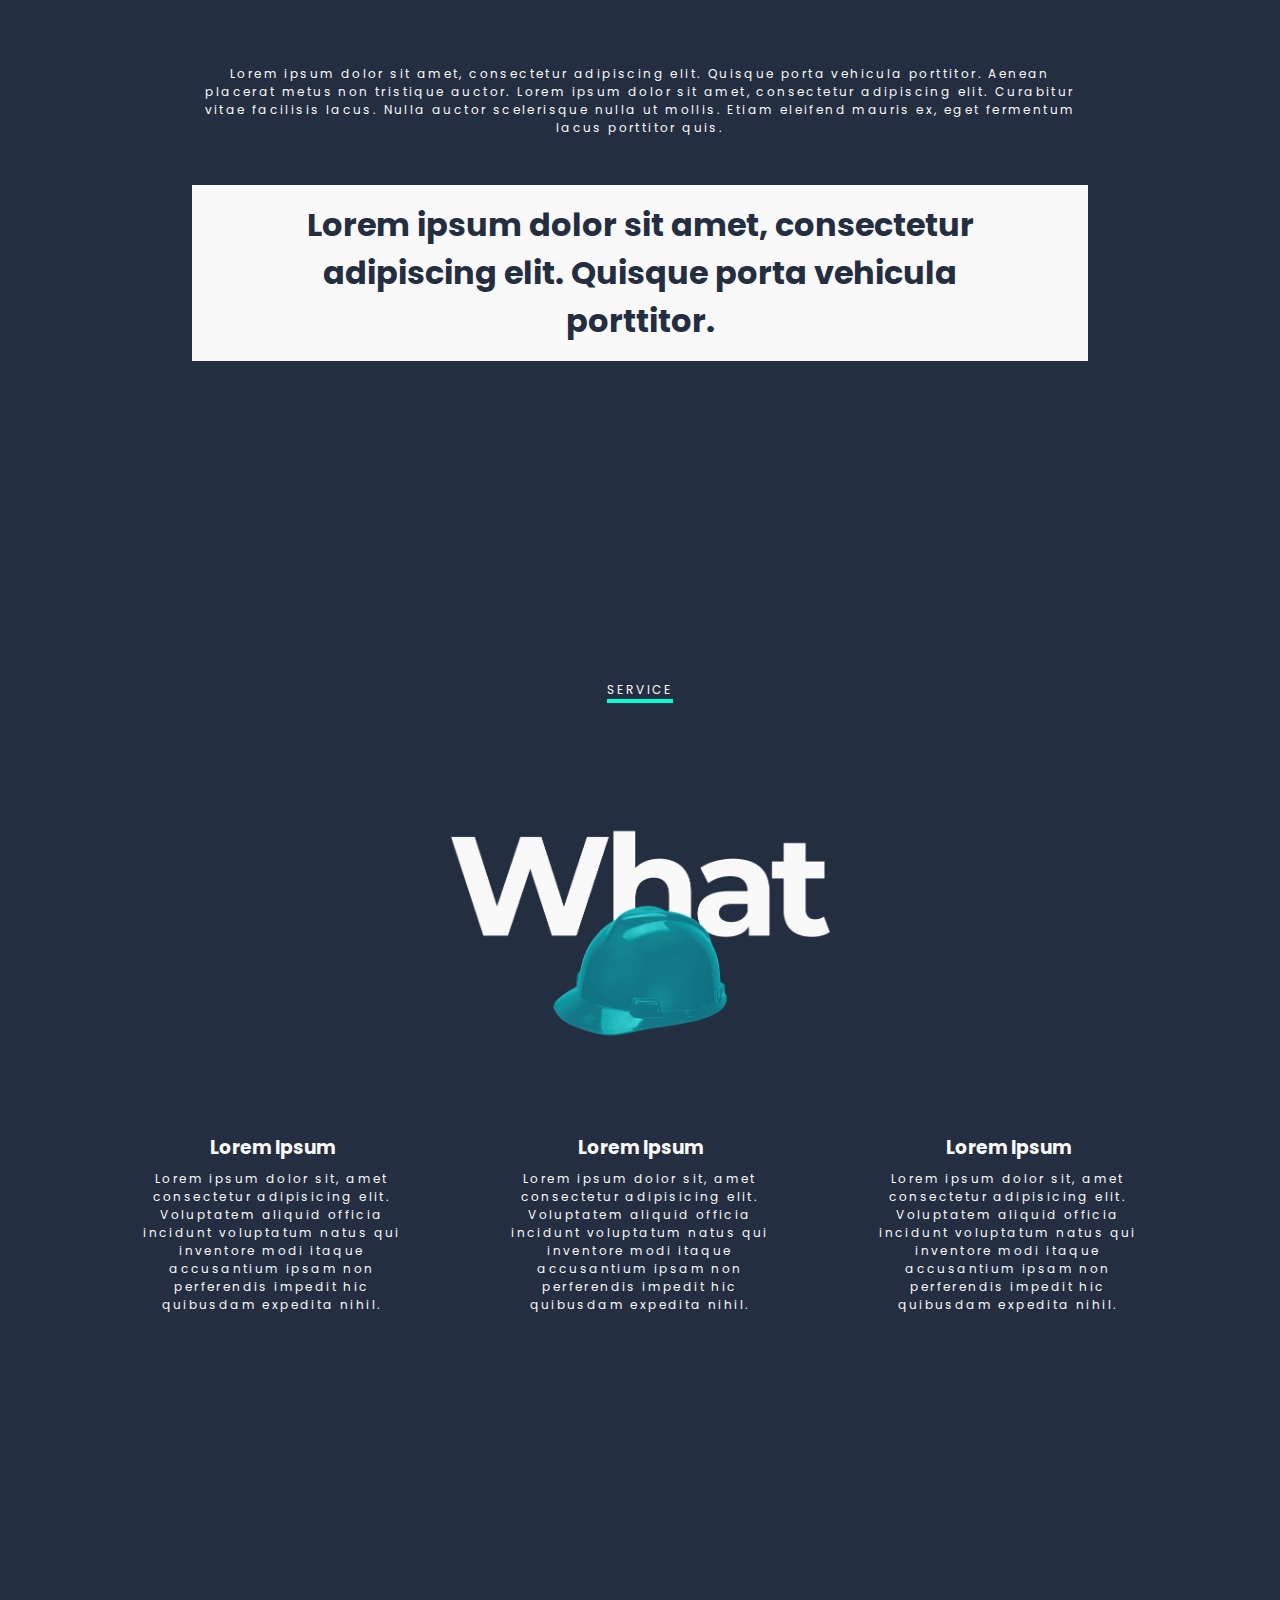
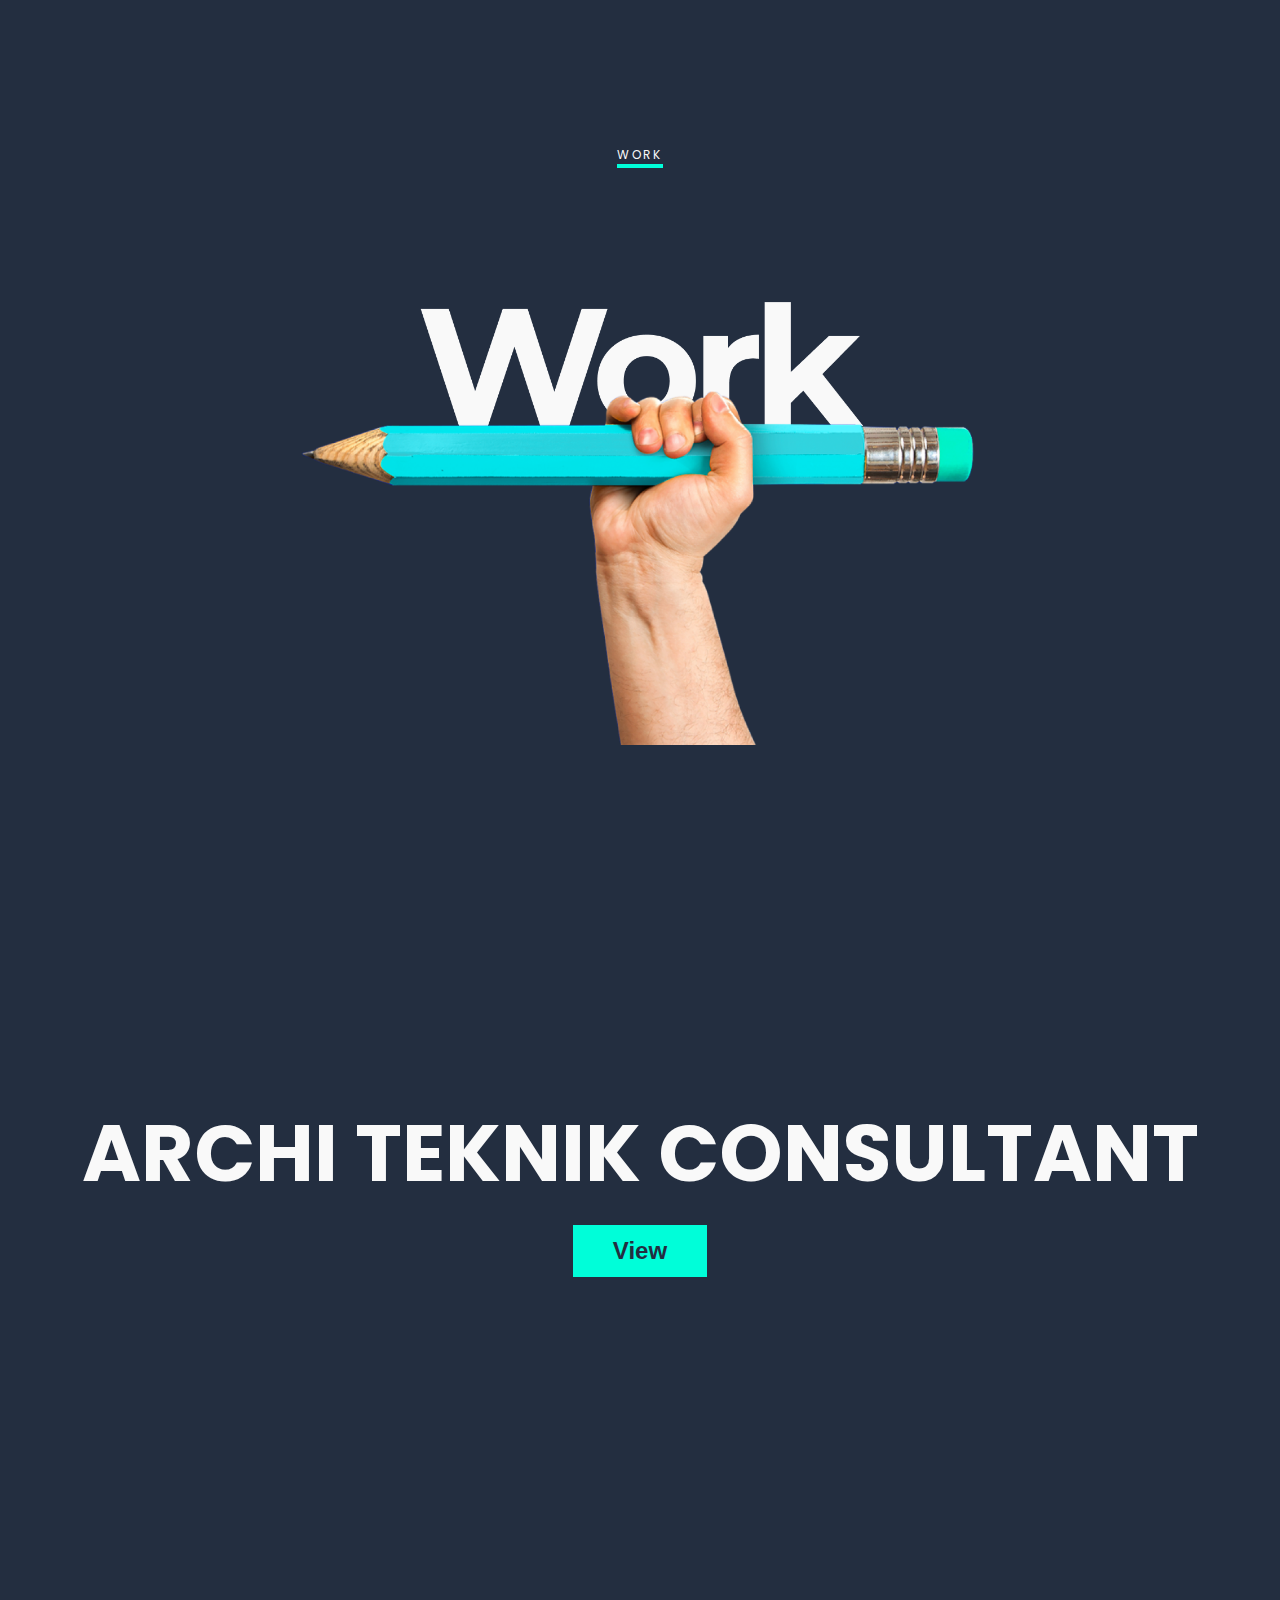
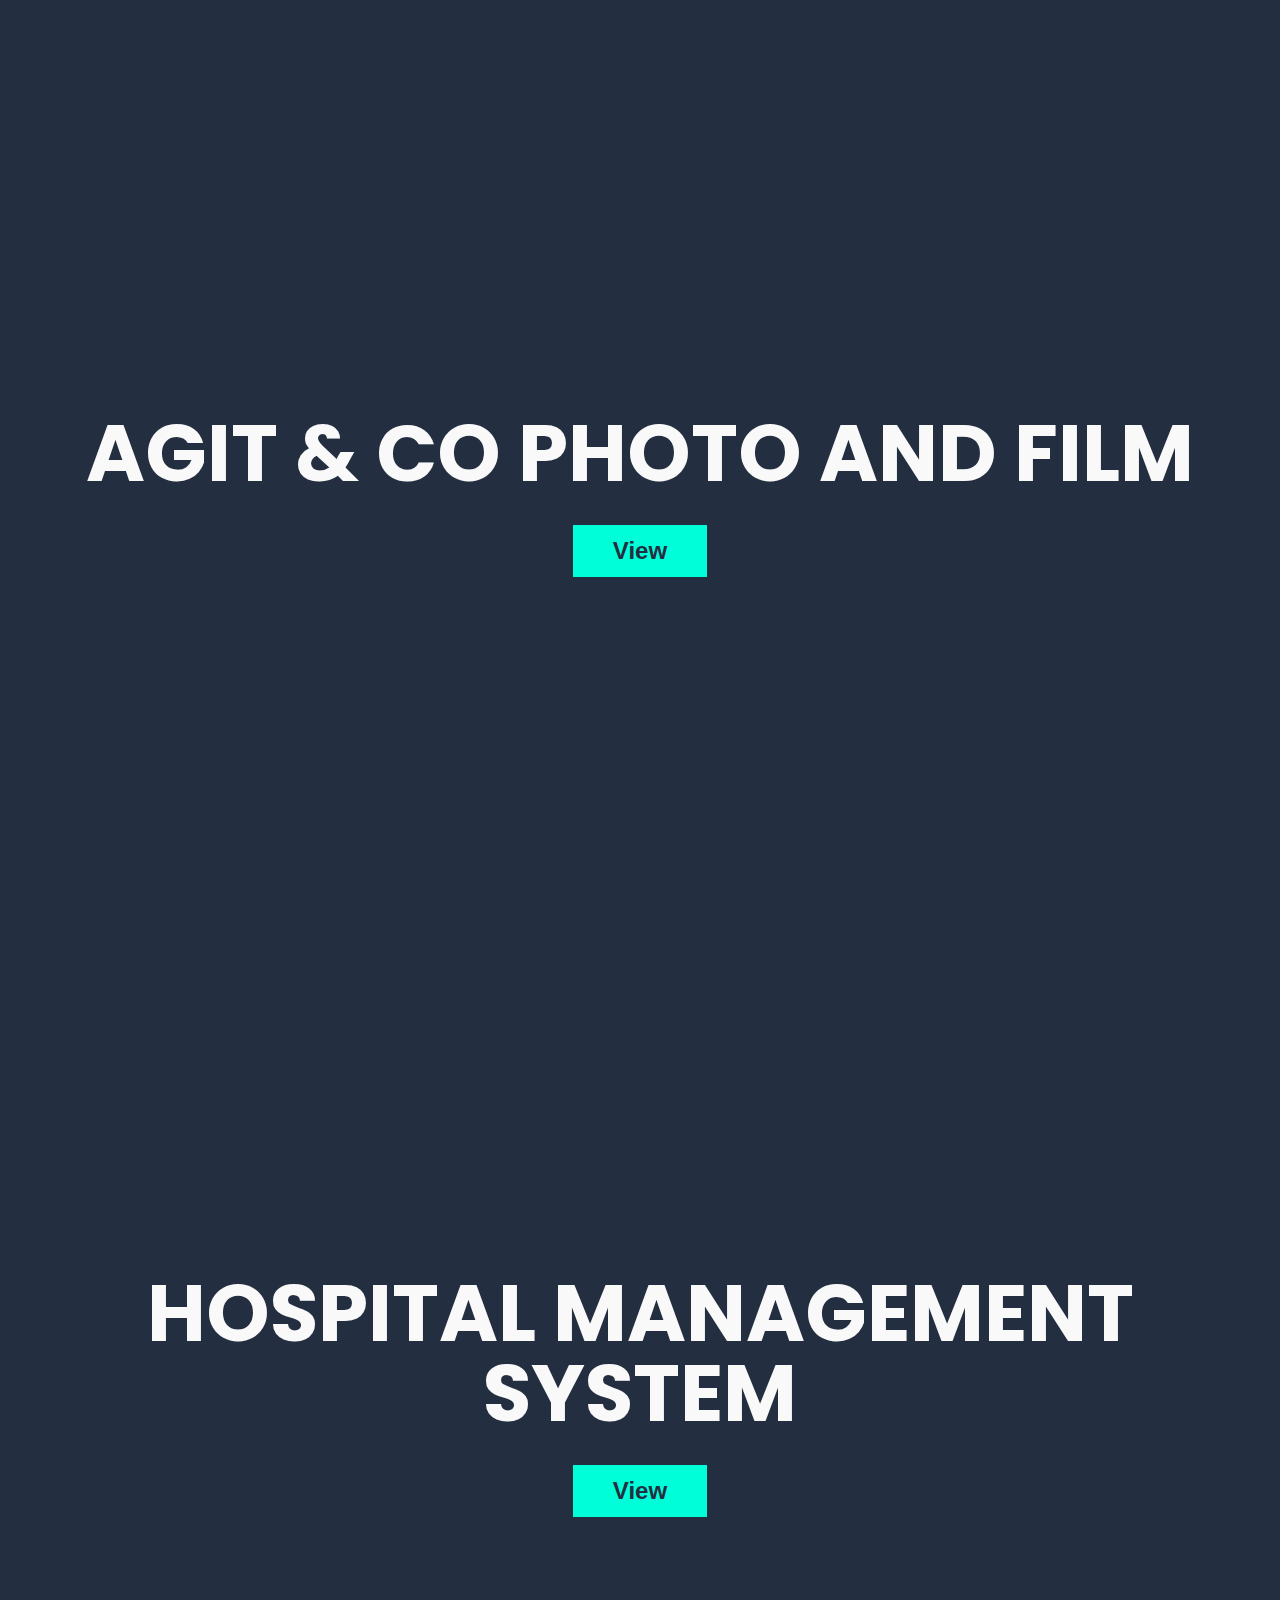
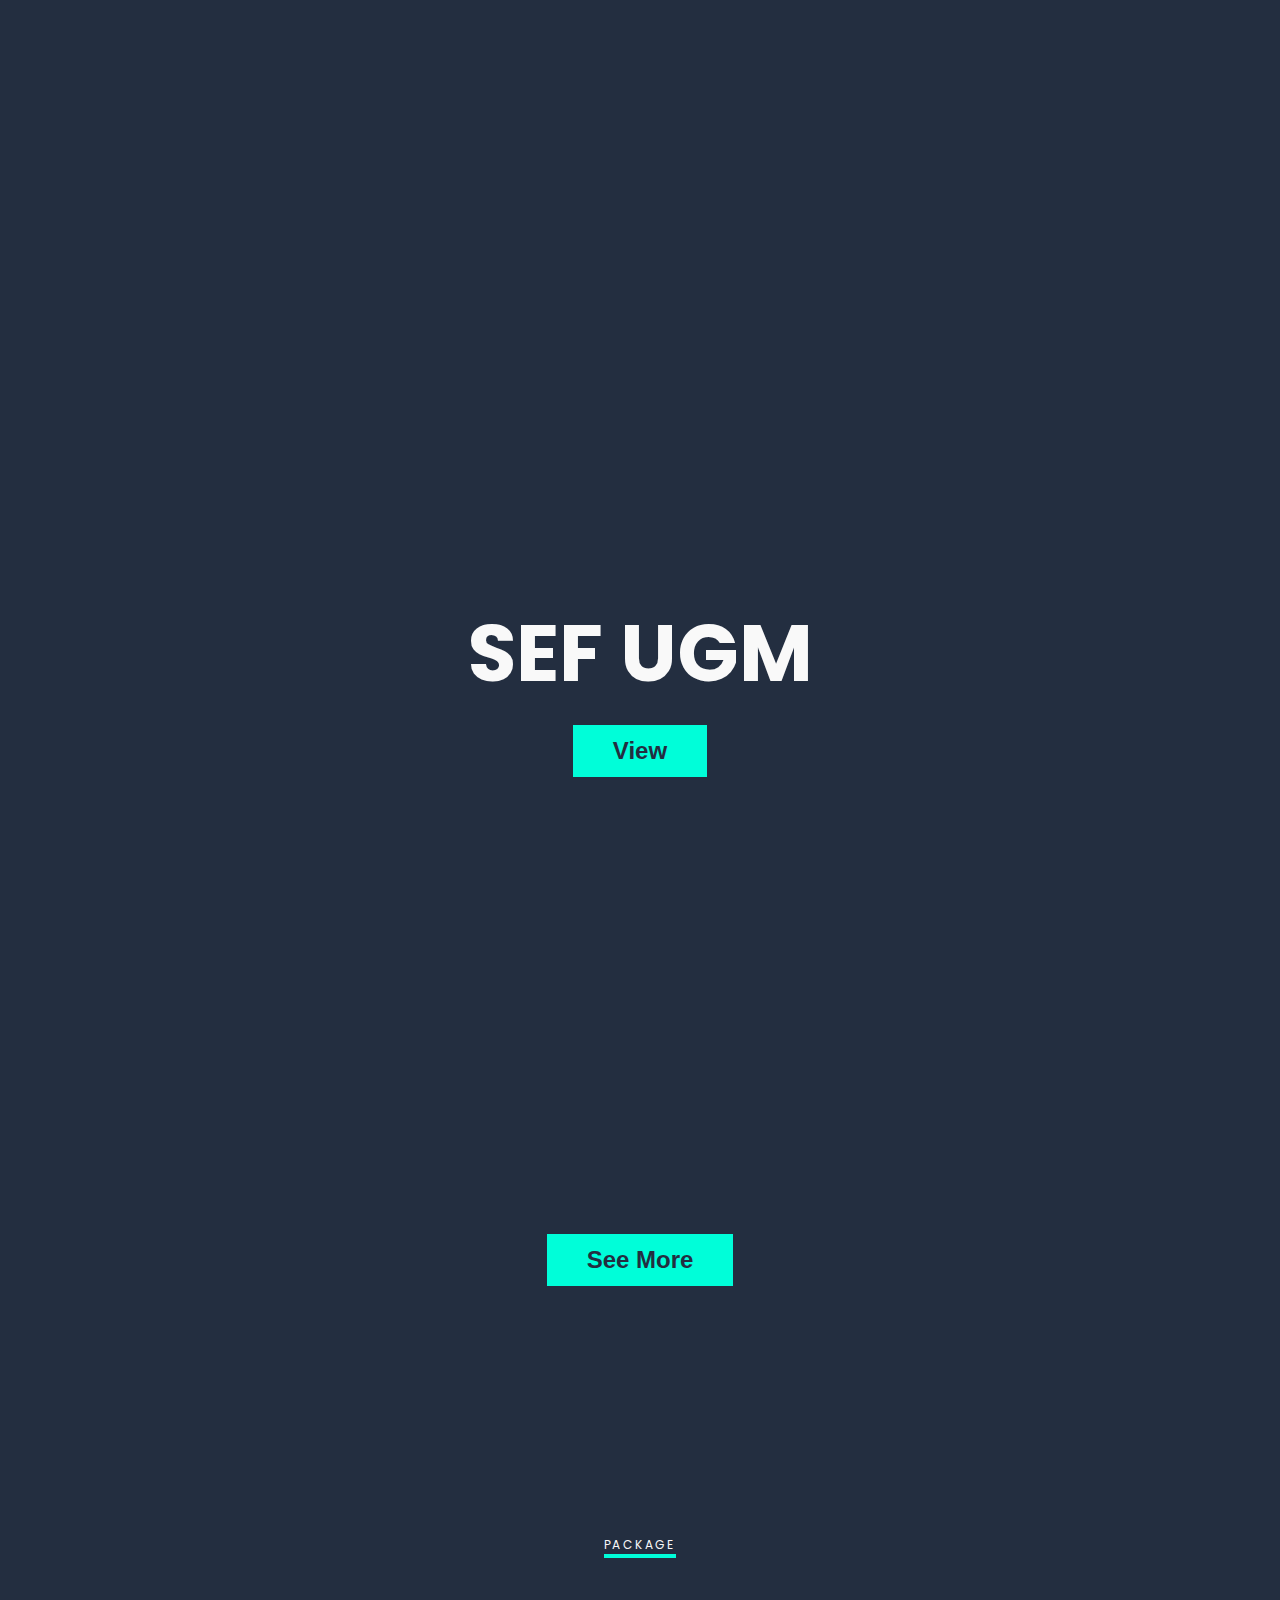
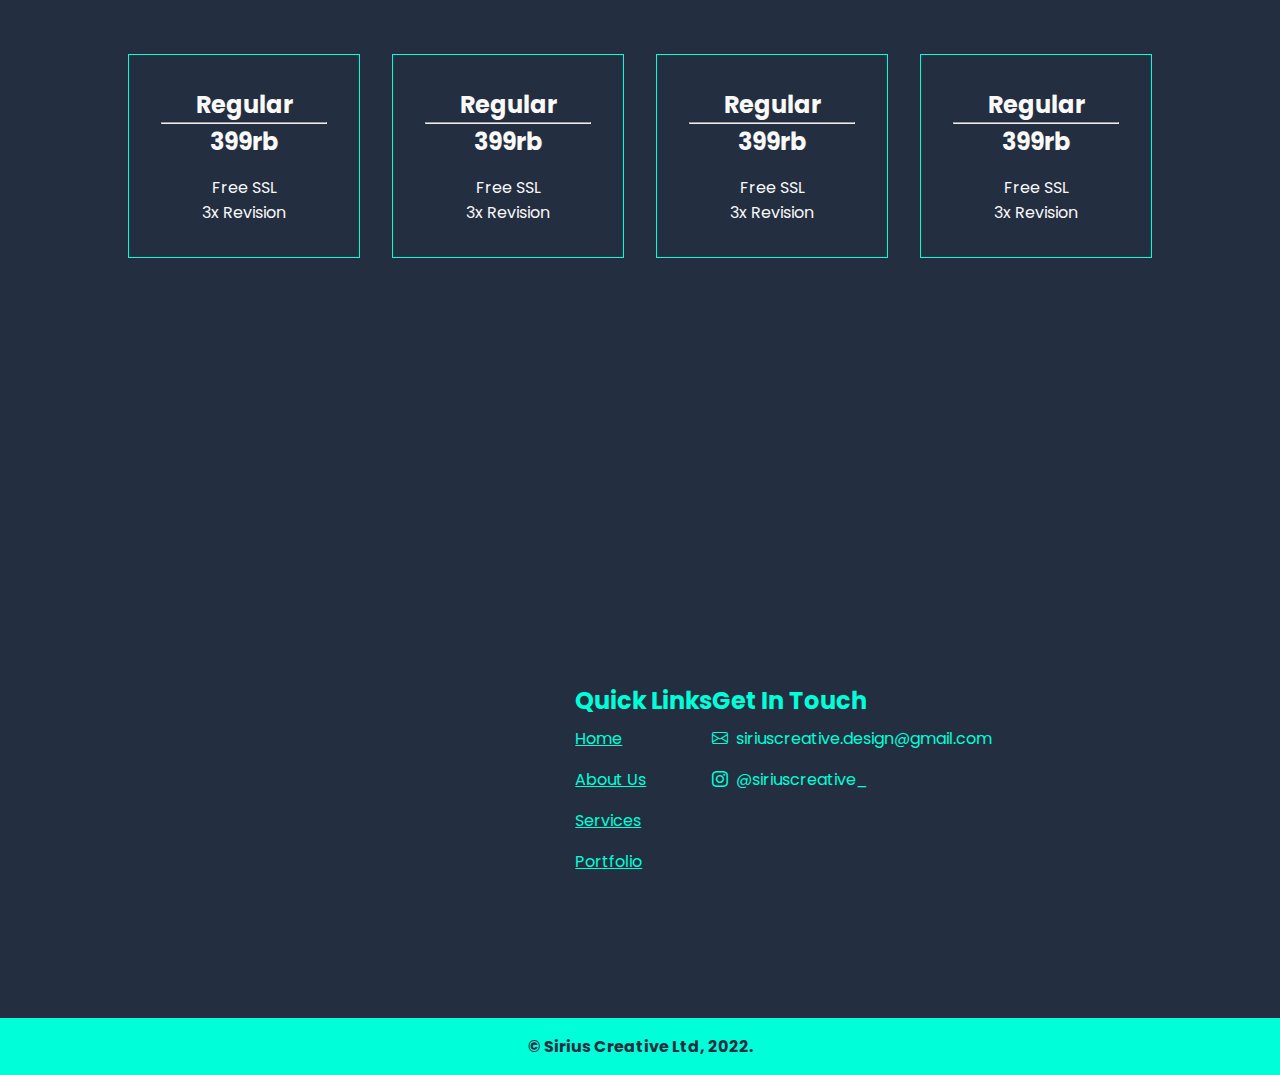
==== commit 4f33fdaf: "added back to top" ====
--- a/index.html
+++ b/index.html
@@ -13,12 +13,13 @@
     <title>Sirius Creative</title>
 </head>
 <body>
+    <button id="back-to-top" onclick="scrollToTop()"><i class="bi bi-arrow-up-short"></i></button>
     <header>
         <nav class="container">
             <div class="nav-wrapper">
                 <div class="nav-brand">
                     <a href="index.html">
-                        <img src="assets/img/logo/SIRIUS.png" alt="brand">
+                        <img src="assets/img/logo/SIRIUS.png" alt="brand" loading="lazy">
                     </a>
                 </div>
                 <ul class="nav-sosmed">
@@ -28,7 +29,7 @@
             </div>
         </nav>
         <div class="header-content">
-            <img src="assets/img/title/header.png" alt="">
+            <img src="assets/img/title/header.png" alt="header-bgr" loading="lazy">
         </div>
         <div class="see-more">
             <p>Lihat Selengkapnya</p>
@@ -40,7 +41,7 @@
             <p>About Us</p>
         </div>
         <div class="about-title">
-            <img src="assets/img/title/about.png" alt="about-title"/>
+            <img src="assets/img/title/about.png" alt="about-title" loading="lazy"/>
         </div>
         <div class="about-content">
             <div class="about-us">
@@ -56,7 +57,7 @@
             <p>Service</p>
         </div>
         <div class="service-title">
-            <img src="assets/img/title/services.png" alt="service-title"/>
+            <img src="assets/img/title/services.png" alt="service-title" loading="lazy"/>
         </div>
         <div class="services-content">
             <div class="service-wrapper">
@@ -78,14 +79,22 @@
             <p>Work</p>
         </div>
         <div class="work-title">
-            <img src="assets/img/title/portfolio.png" alt="service-title"/>
+            <img src="assets/img/title/portfolio.png" alt="service-title" loading="lazy"/>
         </div>
-        <div class="work-item archi">
+        <div class="work-item archi" style="background-image: linear-gradient(rgba(0, 0, 0, 0.6), rgba(0, 0, 0, 0.5)), url(assets/img/bgr/archi.webp);">
             <h1>ARCHI TEKNIK CONSULTANT</h1>
+            <a href="portfolio-detail.html"><button>View</button></a>
+        </div>
+        <div class="work-item agit" style="background-image: linear-gradient(rgba(0, 0, 0, 0.6), rgba(0, 0, 0, 0.5)), url(assets//img/bgr/agit.webp);">
+            <h1>AGIT & CO PHOTO AND FILM</h1>
             <button>View</button>
         </div>
-        <div class="work-item agit">
-            <h1>AGIT & CO PHOTO AND FILM</h1>
+        <div class="work-item med" style="background-image: linear-gradient(rgba(0, 0, 0, 0.6), rgba(0, 0, 0, 0.5)), url(assets//img/bgr/medical.webp);">
+            <h1>HOSPITAL MANAGEMENT SYSTEM</h1>
+            <button>View</button>
+        </div>
+        <div class="work-item agit" style="background-image: linear-gradient(rgba(0, 0, 0, 0.6), rgba(0, 0, 0, 0.5)), url(assets//img/bgr/sef.png);">
+            <h1>SEF UGM</h1>
             <button>View</button>
         </div>
         <div class="more-work">
@@ -137,11 +146,11 @@
     </section>
     <footer>
         <div class="footer-img">
-            <img src="assets/img/logo/logo_sirius-tosca.png" alt="logo-sirius">
+            <img src="assets/img/logo/logo_sirius-tosca.png" alt="logo-sirius" loading="lazy">
         </div>
         <div class="footer-content">
             <div class="img-content">
-                <img src="assets/img/logo/SIRIUS CREATIVE Footer.png" alt="sirius-dot">
+                <img src="assets/img/logo/SIRIUS CREATIVE Footer.png" alt="sirius-dot" loading="lazy">
             </div>
             <div class="content-wrapper">
                 <div class="quick-link">
@@ -167,4 +176,5 @@
         <h4>© Sirius Creative Ltd, 2022.</h4>
     </div>
 </body>
+<script src="./assets/js/script.js"></script>
 </html>--- a/assets/css/style.css
+++ b/assets/css/style.css
@@ -5,6 +5,7 @@
     padding: 0;
     margin: 0;
     box-sizing: border-box;
+    scroll-behavior: smooth;
 }
 :root{
     --dark-blue: #232E40;
@@ -37,241 +38,7 @@
     color: var(--tosca);
 }
 
-/** SUBTITLE **/
-.sub-title{
-    text-align: center;
-    width: 100%;
-    display: flex;
-    justify-content: center;
-    margin-bottom: 6rem;
-    text-transform: uppercase;
-}
-
-.sub-title p{
-    width: max-content;
-    border-bottom: 4px solid var(--tosca);
-}
-
-/*** NAVBAR ***/
-nav{
-    width: 100vw;
-    height: 81px;
-    position: fixed;
-    display: flex;
-    justify-content: center;
-    align-items: center;
-    background-color: var(--dark-blue);
-    z-index: 100;
-}
-
-nav .nav-wrapper{
-    width: 80%;
-    height: 100%;
-    display: flex;
-    justify-content: space-between;
-    align-items: center;
-}
-
-nav ul{
-    display: flex;
-    flex-direction: row;
-    justify-content: space-between;
-    gap: 1rem;
-}
-
-nav ul li a{
-    font-size: 1.25rem;
-    color: var(--white);
-}
-
-nav .nav-brand img{
-    width: 120px;
-}
-
-
-@media screen and (max-width: 900px) {
-    nav ul{
-        width: 8%;
-    }
-    
-}
-
-@media screen and (max-width: 600px) {
-    nav ul{
-        width: 13%;
-    }
-}
-
-/*** HEADER ***/
-header{
-    width: 100vw;
-    margin-bottom: 12rem;
-}
-
-.header-content{
-    width: 100vw;
-    height: 100vh;
-    display: flex;
-    justify-content: center;
-    align-items: center;
-}
-
-.header-content img{
-    width: 50%;
-}
-
-header .see-more{
-    width: 100%;
-    text-align: center;
-}
-
-header .see-more p{
-    margin-bottom: 0;
-}
-
-@media screen and (max-width: 900px) {
-    .header-content{
-        height: 93vh;
-    }
-    .header-content img{
-        width: 70%;
-    }
-}
-
-/** ABOUT US **/
-.about-section{
-    padding: 4rem 0;
-    margin-bottom: 12rem;
-}
-
-.about-section .about-title{
-    width: 100%;
-    display: flex;
-    justify-content: center;
-    margin-bottom: 6rem;
-}
-
-.about-section .about-title img{
-    width: 30%;
-}
-
-.about-section .about-content .about-us{
-    margin: 0 15%;
-    margin-bottom: 3rem;
-    text-align: center;
-}
-
-.about-section .about-content .about-us p{
-    font-size: 12px;
-    letter-spacing: .15rem;
-}
-
-.about-section .about-content .box-content{
-    width: 100%;
-    display: flex;
-    justify-content: center;
-    text-align: center;
-}
-
-.about-section .about-content .box-content h1{
-    font-size: 2rem;
-    width: 70%;
-    padding: 1rem 4rem;
-    background-color: var(--white);
-    color: var(--dark-blue);
-}
-
-@media screen and (max-width: 900px) {
-    .about-section .about-title img{
-        width: 50%;
-    }
-
-    .about-section .about-content .box-content h1{
-        font-size: 1.2rem;
-        padding: 1rem 1.75rem;
-    }
-}
-
-/** SERVICE **/
-.service-section{
-    width: 100vw;
-    padding: 4rem 0;
-    margin-bottom: 12rem;
-}
-
-.service-section .service-title{
-    width: 100%;
-    display: flex;
-    justify-content: center;
-    margin-bottom: 6rem;
-}
-
-.service-section .service-title img{
-    width: 30%;
-}
-
-.services-content{
-    width: 100%;
-    padding: 0 10%;
-    text-align: center;
-    display: flex;
-    flex-direction: row;
-    gap: 5rem;
-}
-
-.services-content .service-wrapper h3{
-    margin-bottom: .5rem;
-}
-
-@media screen and (max-width: 900px) {
-    .service-section .service-title img{
-        width: 50%;
-    }
-    .services-content{
-        padding: 0 20%;
-        flex-direction: column;
-        gap: 5rem;
-    }
-}
-
-/** WORK **/
-.work-section{
-    width: 100vw;
-    margin-bottom: 12rem;
-}
-
-.work-section .work-title{
-    width: 100%;
-    display: flex;
-    justify-content: center;
-}
-
-.work-section .work-title img{
-    width: 55%;
-}
-
-.work-section .work-item{
-    height: 100vh;
-    width: 100vw;
-    background-position: center center;    
-    background-repeat: no-repeat;
-    background-size: cover;
-    background-attachment: fixed;
-    display: flex;
-    flex-direction: column;
-    justify-content: center;
-    align-items: center;
-}
-
-.work-section .work-item.archi{
-    background-image: linear-gradient(rgba(0, 0, 0, 0.6), rgba(0, 0, 0, 0.5)), url(../img/bgr/archi.jpg);
-}
-
-.work-section .work-item.agit{
-    background-image: linear-gradient(rgba(0, 0, 0, 0.6), rgba(0, 0, 0, 0.5)), url(../img/bgr/agit.jpg);
-}
-
-.work-section button{
+button{
     padding: .75rem 2.5rem;
     border: none;
     background-color:var(--tosca);
@@ -285,12 +52,265 @@
     -o-transition: all ease-in-out .15s;
 }
 
-.work-section button:hover{
+button:hover{
     background-color:var(--dark-blue);
     color: var(--tosca);
     cursor: pointer;
 }
 
+/** BACK TO TOP **/
+#back-to-top{
+    display: flex;
+    justify-content: center;
+    align-items: center;
+    font-size: 2rem;
+    width: 3rem;
+    height: 3rem;
+    padding: 1rem;
+    border: none;
+    border-radius: 50%;
+    -webkit-border-radius: 50%;
+    -moz-border-radius: 50%;
+    -ms-border-radius: 50%;
+    -o-border-radius: 50%;
+    position: fixed;
+    bottom: 1rem;
+    right: 1rem;
+    display: none;
+}
+
+#back-to-top:hover{
+    border: 1px solid var(--tosca);
+}
+
+
+/** SUBTITLE **/
+.sub-title{
+    text-align: center;
+    width: 100%;
+    display: flex;
+    justify-content: center;
+    margin-bottom: 6rem;
+    text-transform: uppercase;
+}
+
+.sub-title p{
+    width: max-content;
+    border-bottom: 4px solid var(--tosca);
+}
+
+/*** NAVBAR ***/
+nav{
+    width: 100vw;
+    height: 81px;
+    position: fixed;
+    display: flex;
+    justify-content: center;
+    align-items: center;
+    background-color: var(--dark-blue);
+    z-index: 100;
+}
+
+nav .nav-wrapper{
+    width: 85%;
+    height: 100%;
+    display: flex;
+    justify-content: space-between;
+    align-items: center;
+}
+
+nav ul{
+    display: flex;
+    flex-direction: row;
+    justify-content: space-between;
+    gap: 1rem;
+}
+
+nav ul li a{
+    font-size: 1.25rem;
+    color: var(--white);
+}
+
+nav .nav-brand img{
+    width: 120px;
+}
+
+
+@media screen and (max-width: 900px) {
+    nav ul{
+        width: 8%;
+    }
+    
+}
+
+@media screen and (max-width: 600px) {
+    nav ul{
+        width: 13%;
+    }
+}
+
+/*** HEADER ***/
+header{
+    width: 100vw;
+    margin-bottom: 12rem;
+}
+
+.header-content{
+    width: 100vw;
+    height: 100vh;
+    display: flex;
+    justify-content: center;
+    align-items: center;
+}
+
+.header-content img{
+    width: 50%;
+}
+
+header .see-more{
+    width: 100%;
+    text-align: center;
+}
+
+header .see-more p{
+    margin-bottom: 0;
+}
+
+@media screen and (max-width: 900px) {
+    .header-content{
+        height: 93vh;
+    }
+    .header-content img{
+        width: 80%;
+    }
+}
+
+/** ABOUT US **/
+.about-section{
+    padding: 4rem 0;
+    margin-bottom: 12rem;
+}
+
+.about-section .about-title{
+    width: 100%;
+    display: flex;
+    justify-content: center;
+    margin-bottom: 6rem;
+}
+
+.about-section .about-title img{
+    width: 30%;
+}
+
+.about-section .about-content .about-us{
+    margin: 0 15%;
+    margin-bottom: 3rem;
+    text-align: center;
+}
+
+.about-section .about-content .about-us p{
+    font-size: 12px;
+    letter-spacing: .15rem;
+}
+
+.about-section .about-content .box-content{
+    width: 100%;
+    display: flex;
+    justify-content: center;
+    text-align: center;
+}
+
+.about-section .about-content .box-content h1{
+    font-size: 2rem;
+    width: 70%;
+    padding: 1rem 4rem;
+    background-color: var(--white);
+    color: var(--dark-blue);
+}
+
+@media screen and (max-width: 900px) {
+    .about-section .about-title img{
+        width: 80%;
+    }
+
+    .about-section .about-content .box-content h1{
+        font-size: 1.2rem;
+        padding: 1rem 1.75rem;
+    }
+}
+
+/** SERVICE **/
+.service-section{
+    width: 100vw;
+    padding: 4rem 0;
+    margin-bottom: 12rem;
+}
+
+.service-section .service-title{
+    width: 100%;
+    display: flex;
+    justify-content: center;
+    margin-bottom: 6rem;
+}
+
+.service-section .service-title img{
+    width: 30%;
+}
+
+.services-content{
+    width: 100%;
+    padding: 0 10%;
+    text-align: center;
+    display: flex;
+    flex-direction: row;
+    gap: 5rem;
+}
+
+.services-content .service-wrapper h3{
+    margin-bottom: .5rem;
+}
+
+@media screen and (max-width: 900px) {
+    .service-section .service-title img{
+        width: 80%;
+    }
+    .services-content{
+        padding: 0 20%;
+        flex-direction: column;
+        gap: 5rem;
+    }
+}
+
+/** WORK **/
+.work-section{
+    width: 100vw;
+    padding-top: 11rem;
+    margin-bottom: 6rem;
+}
+
+.work-section .work-title{
+    width: 100%;
+    display: flex;
+    justify-content: center;
+}
+
+.work-section .work-title img{
+    width: 55%;
+}
+
+.work-section .work-item{
+    height: 100vh;
+    width: 100vw;
+    background-position: center center;    
+    background-repeat: no-repeat;
+    background-size: cover;
+    background-attachment: fixed;
+    display: flex;
+    flex-direction: column;
+    justify-content: center;
+    align-items: center;
+}
+
 .work-section .more-work button:hover{
     border: 1px solid var(--tosca);
 }
@@ -299,20 +319,24 @@
     font-size: 5rem;
     text-align: center;
     margin-bottom: 2rem;
-    line-height: 3rem;
+    line-height: 100%;
 }
 
 .work-section .more-work{
     text-align: center;
-    padding: 5% 0;
+    padding: 7% 0;
 }
 
 @media screen and (max-width: 900px) {
     .work-section .work-title img{
-        width: 80%;
+        width: 90%;
     }
     .work-section .work-item h1{
         font-size: 3rem;
+    }
+    .work-section .work-item{
+        height: 50vh;
+        background-attachment: scroll;
     }
 }
 
@@ -363,7 +387,7 @@
 /** FOOTER **/
 footer{
     width: 100vw;
-    padding: 6rem 0;
+    padding: 8rem 0;
     display: flex;
     justify-content: space-evenly;
     color: var(--tosca);
@@ -446,7 +470,7 @@
 .header-detail{
     height: 100vh;
     width: 100vw;
-    background-image: linear-gradient(rgba(0, 0, 0, 0), rgba(0, 0, 0, 0.6)), url(https://images.unsplash.com/photo-1591700331354-f7eea65d1ce8?ixlib=rb-4.0.3&ixid=M3wxMjA3fDB8MHxwaG90by1wYWdlfHx8fGVufDB8fHx8fA%3D%3D&auto=format&fit=crop&w=1170&q=80);
+    background-image: linear-gradient(rgba(0, 0, 0, 0), rgba(0, 0, 0, 0.6)), url("../img/bgr/agit.jpg");
     background-position: center 1rem;
     background-size: cover;
     background-repeat: no-repeat;
@@ -485,13 +509,21 @@
     padding: 0 10%;
 }
 
+.detail-content .detail-description .description-content h3{
+    text-decoration: underline;
+}
+
 .detail-content .detail-description .description-content h1{
     font-size: 2.5rem;
 }
 
+.detail-content .detail-description .description-content p{
+    text-align: justify;
+}
+
 @media screen and (max-width: 900px) {
     .detail-content{
-        height: 50vh;
+        height: 100vh;
     }
     .detail-content .detail-description .description-content{
         width: 100vw;
@@ -531,4 +563,67 @@
     .testimoni{
         font-size: 1rem;
     }
+}
+
+/** SAMPLE **/
+.sample{
+    width: 100vw;
+    height: 130vh;
+    padding: 8rem 0 0 0;
+    text-align: center;
+    background-repeat: no-repeat;
+    background-position: center center;
+    background-size: cover;
+}
+
+.sample button{
+    margin-bottom: 5rem;
+}
+
+.sample .img-wrapper{
+    position: relative;
+}
+
+.sample .img-wrapper img.mac{
+    height: 600px;
+    position: absolute;
+    left: -10vw;
+    filter: drop-shadow(-1.2rem .7rem 1rem rgba(0, 0, 0, 0.5));
+    -webkit-filter: drop-shadow(-1.2rem .7rem 1rem rgba(0, 0, 0, 0.5));
+}
+
+.sample .img-wrapper img.mob{
+    height: 600px;
+    position: absolute;
+    right: 15vw;
+    filter: drop-shadow(-1rem .7rem 1rem rgba(0, 0, 0, 0.25));
+    -webkit-filter: drop-shadow(-1rem .7rem 1rem rgba(0, 0, 0, 0.25));
+}
+
+@media screen and (max-width: 900px) {
+    .sample{
+        height: auto;
+        padding: 8rem 0;
+    }
+    .sample .img-wrapper img.mac{
+        height: auto;
+        width: 90%;
+        position: static;
+        left: 0;
+        filter: drop-shadow(-.5rem .7rem .5rem rgba(0, 0, 0, 0.3));
+        -webkit-filter: drop-shadow(-.5rem .7rem .5rem rgba(0, 0, 0, 0.3));
+}
+
+    .sample .img-wrapper img.mob{
+        margin-top: 6rem;
+        height: auto;
+        width: 50%;
+        position: static;
+        left: 0;
+    }
+}
+
+/** DETAIL FOOTER **/
+.detail footer{
+    background-color: var(--dark-blue);
 }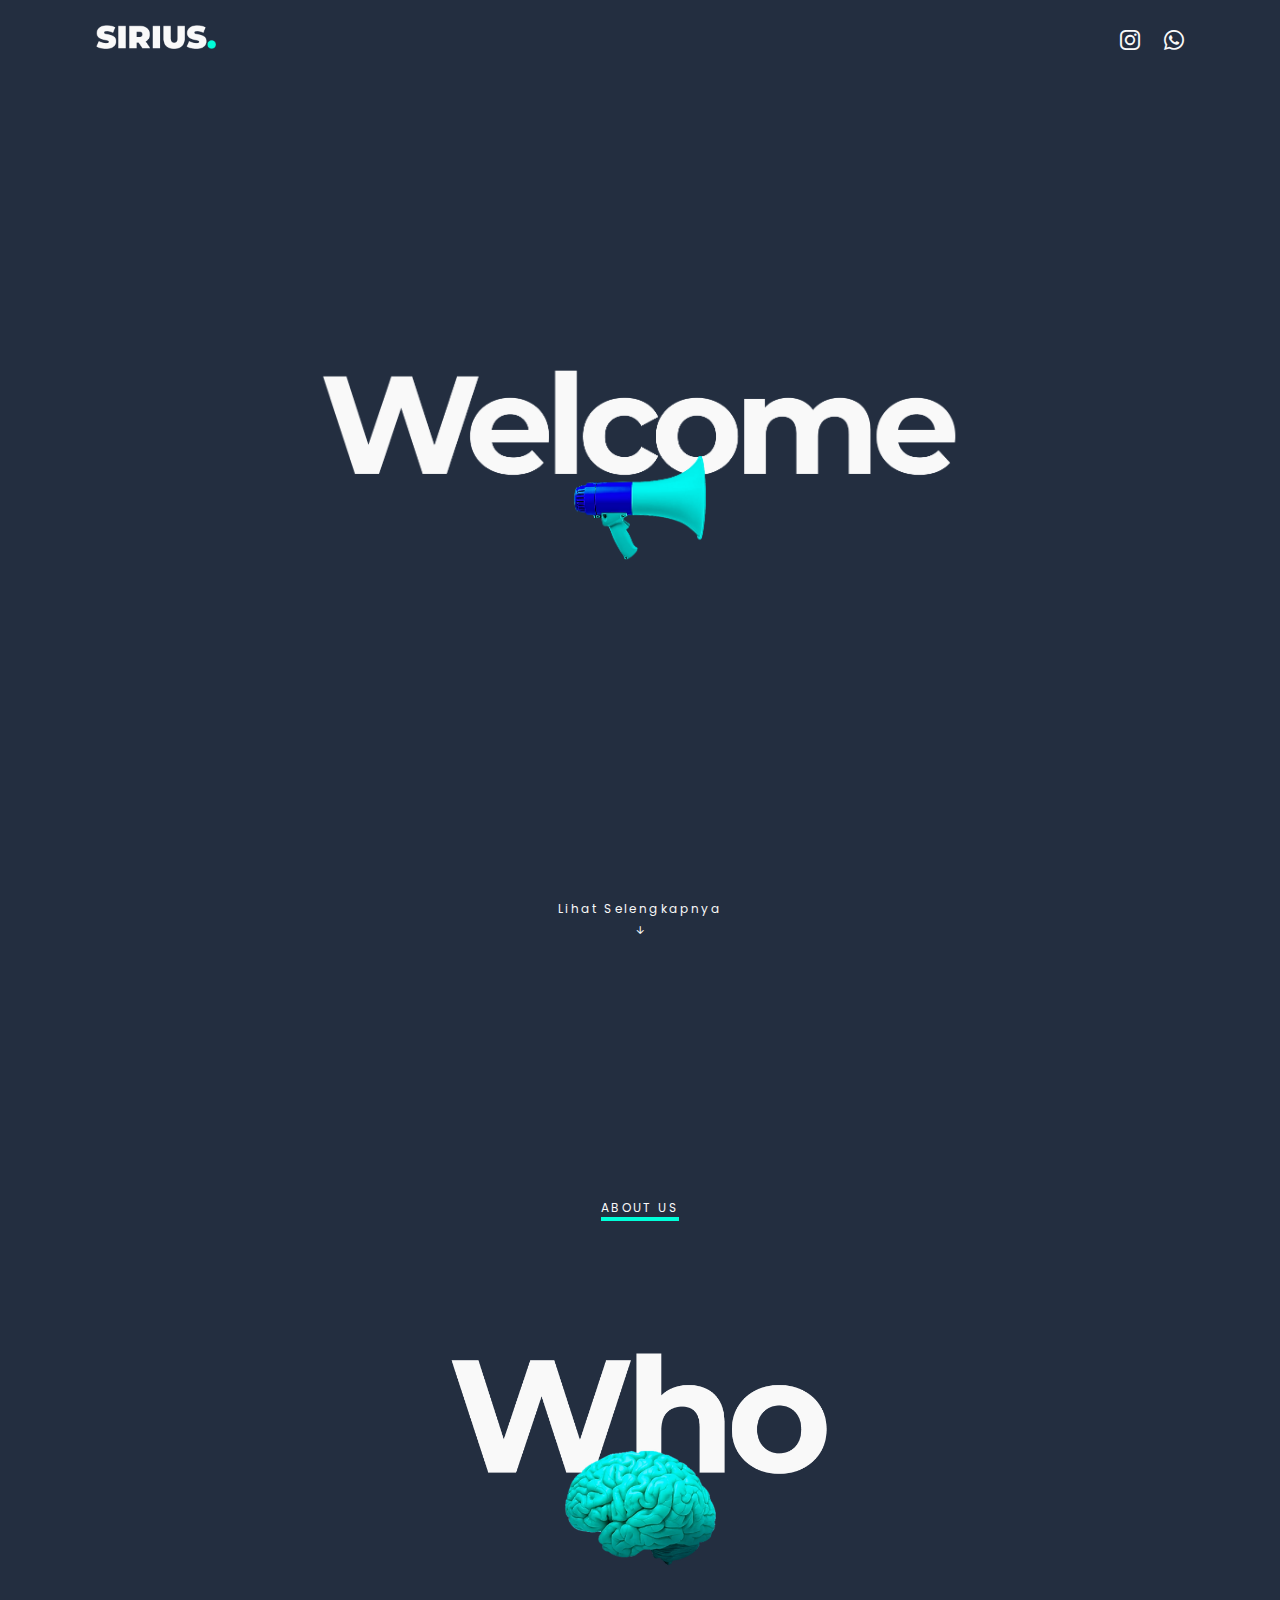
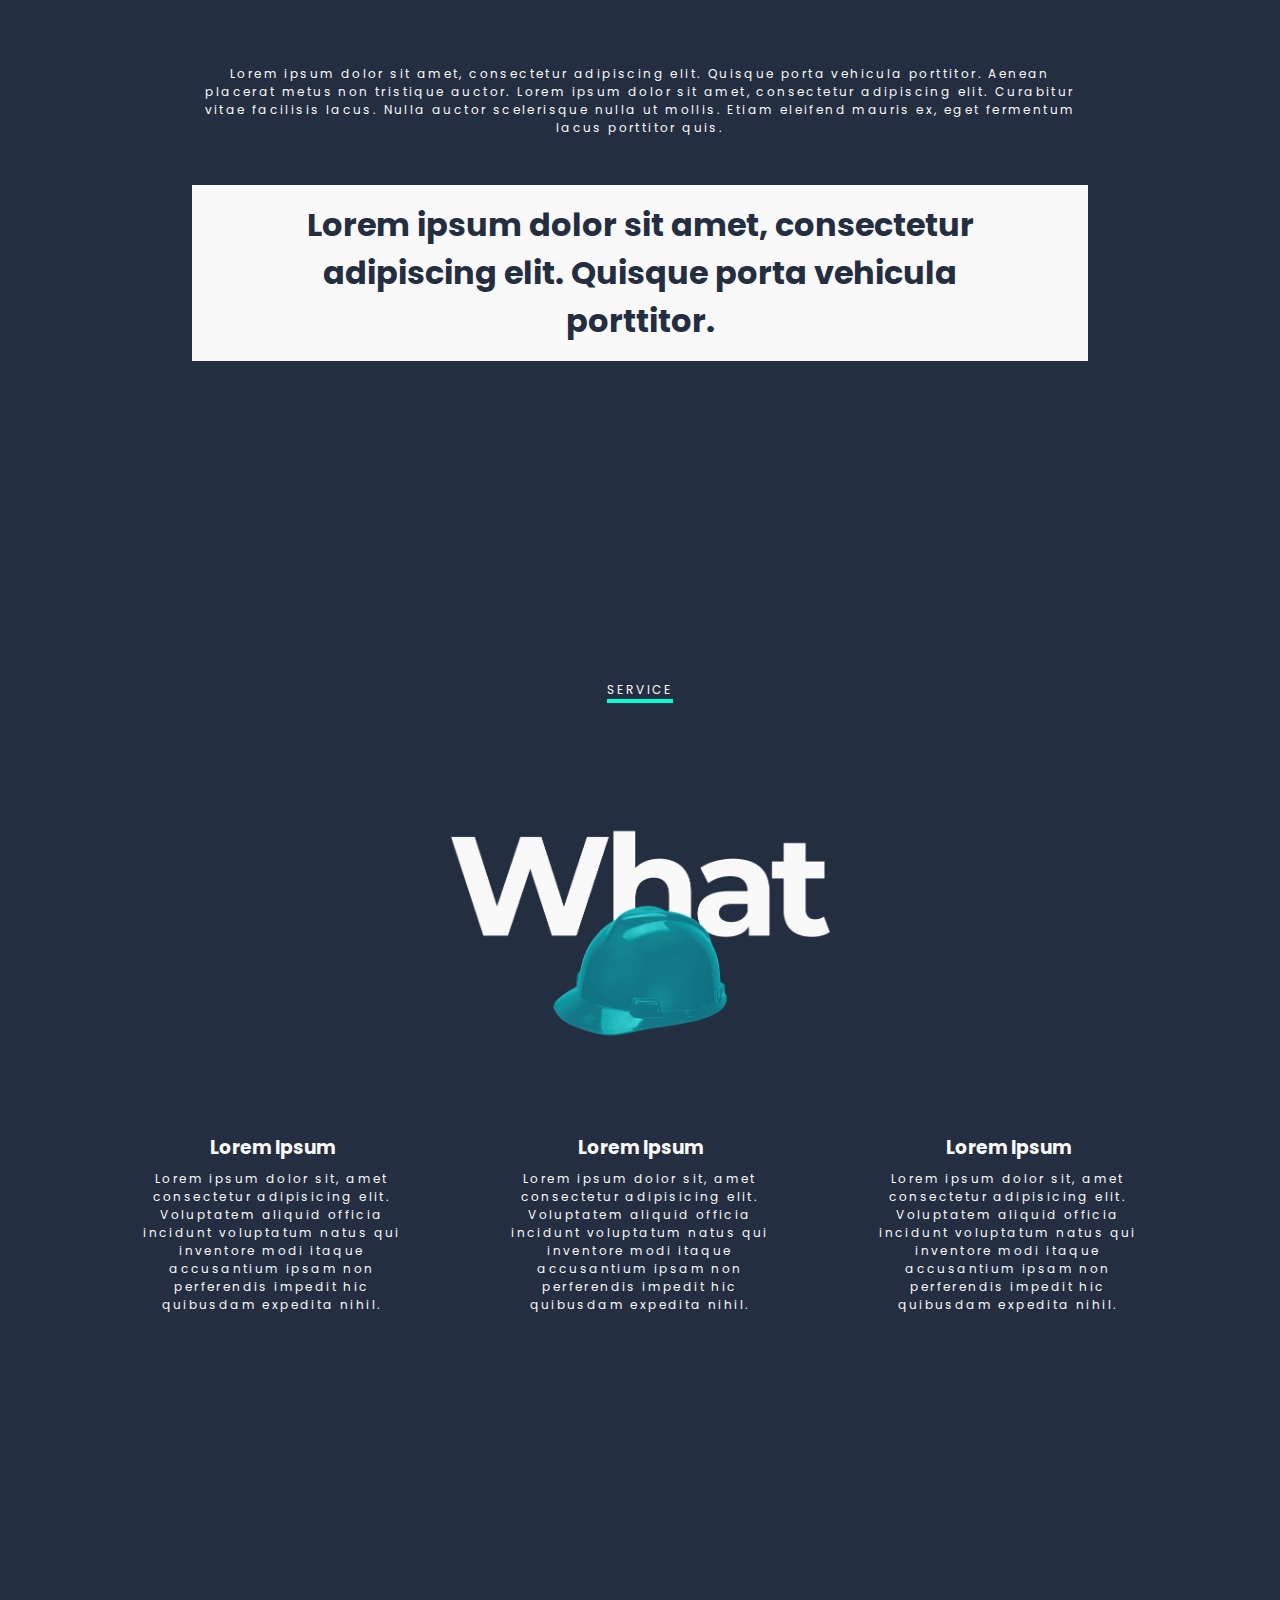
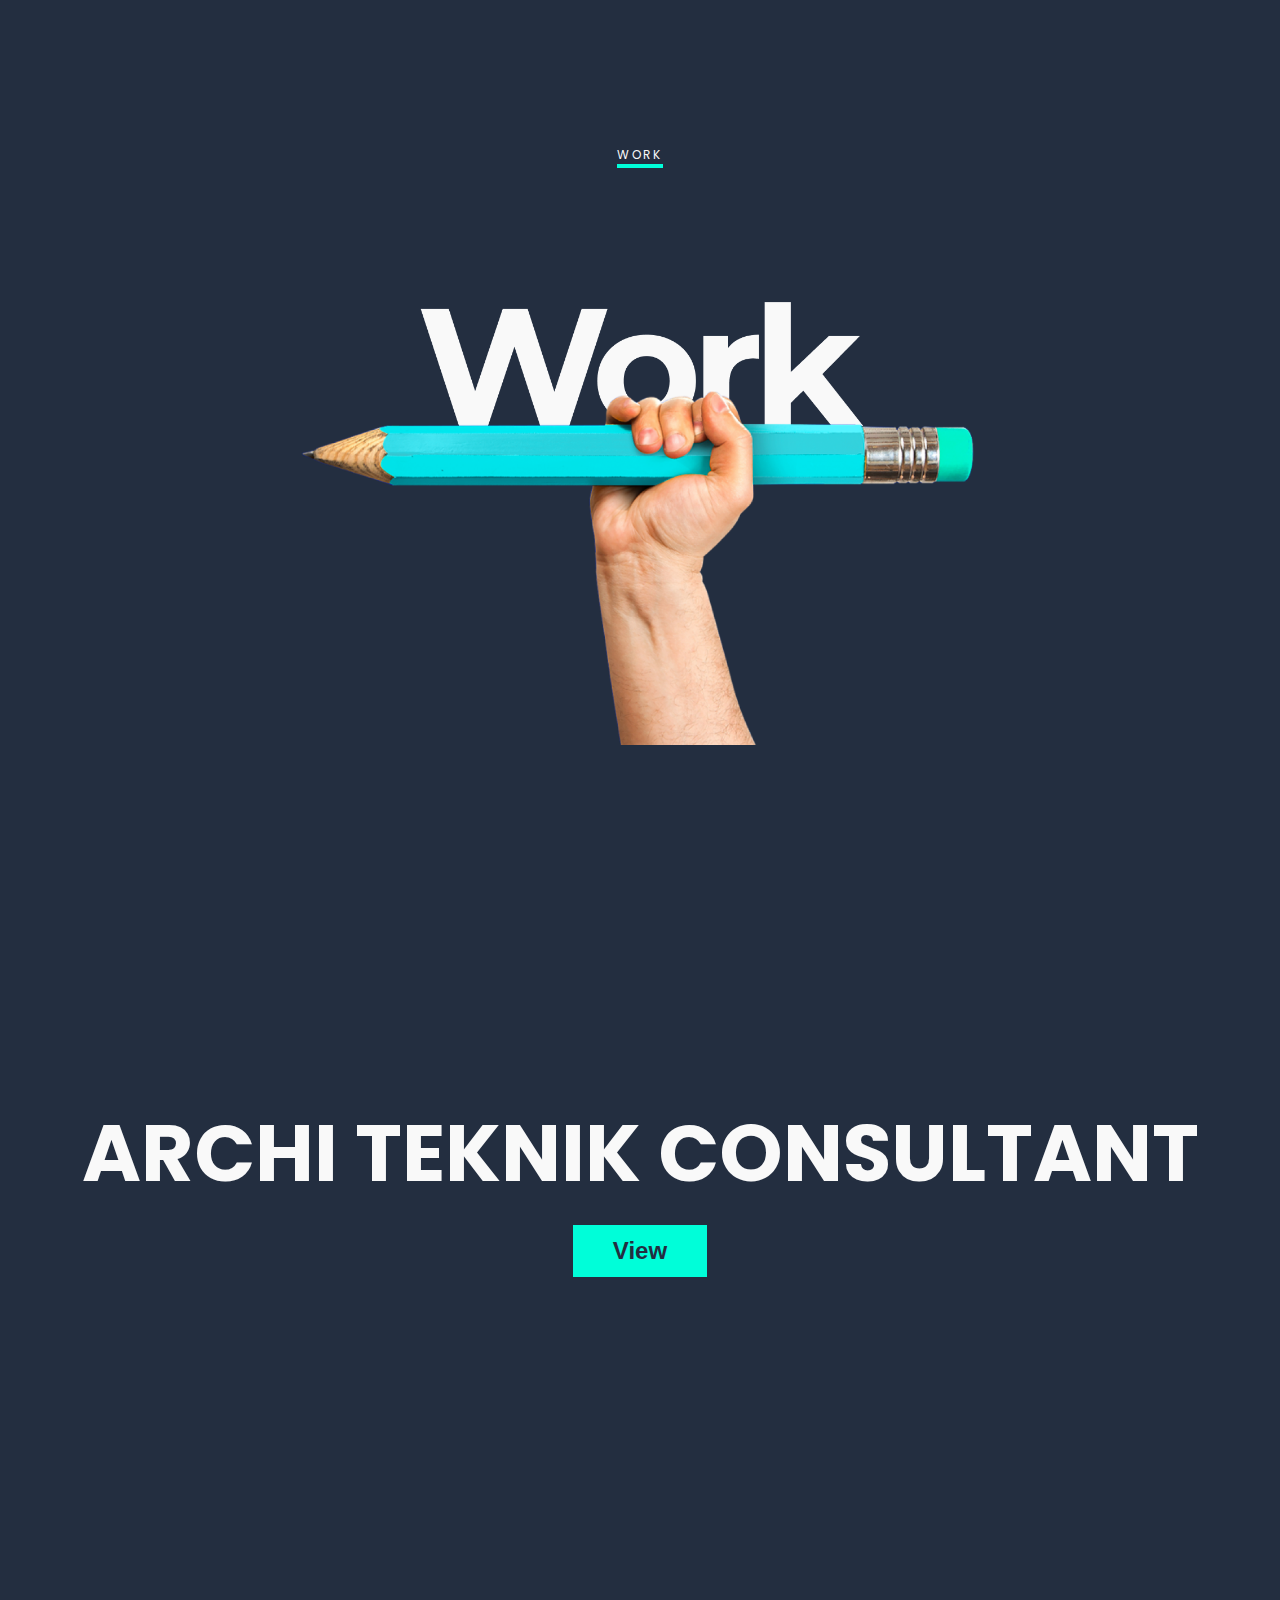
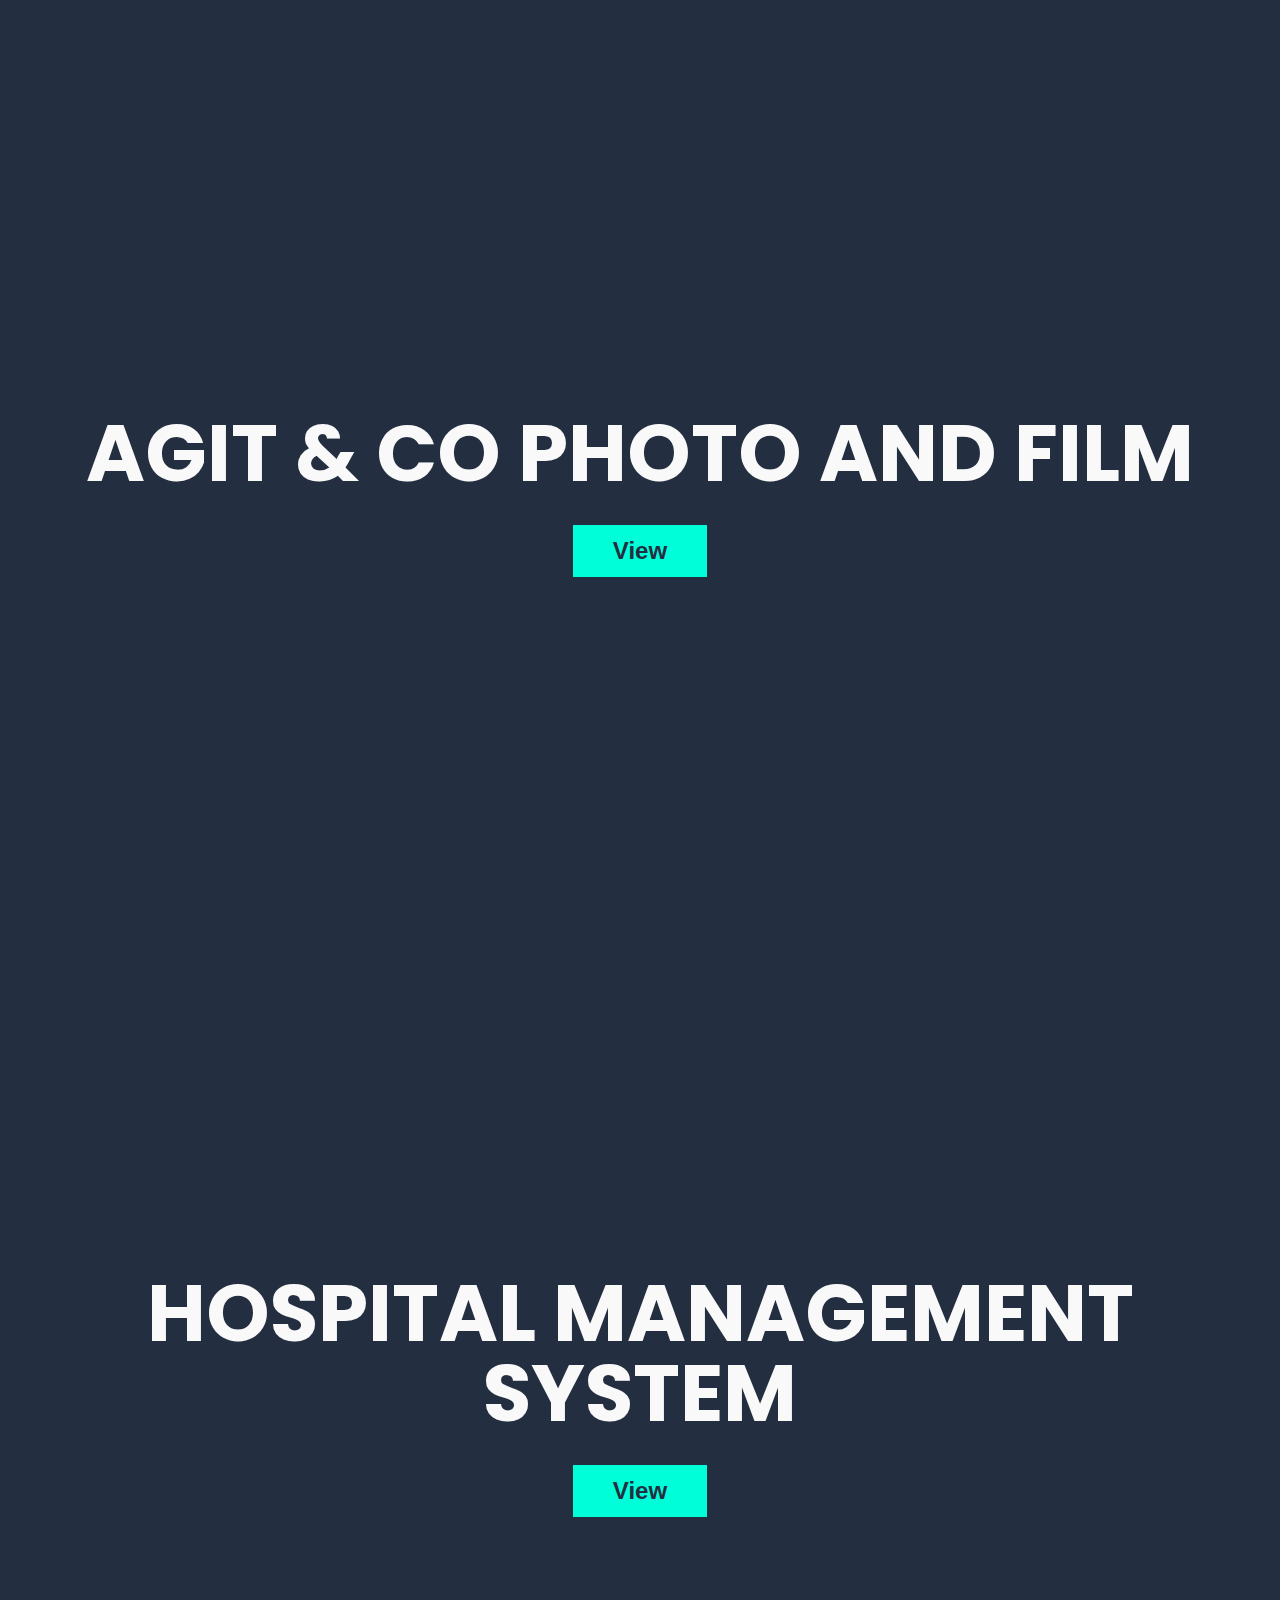
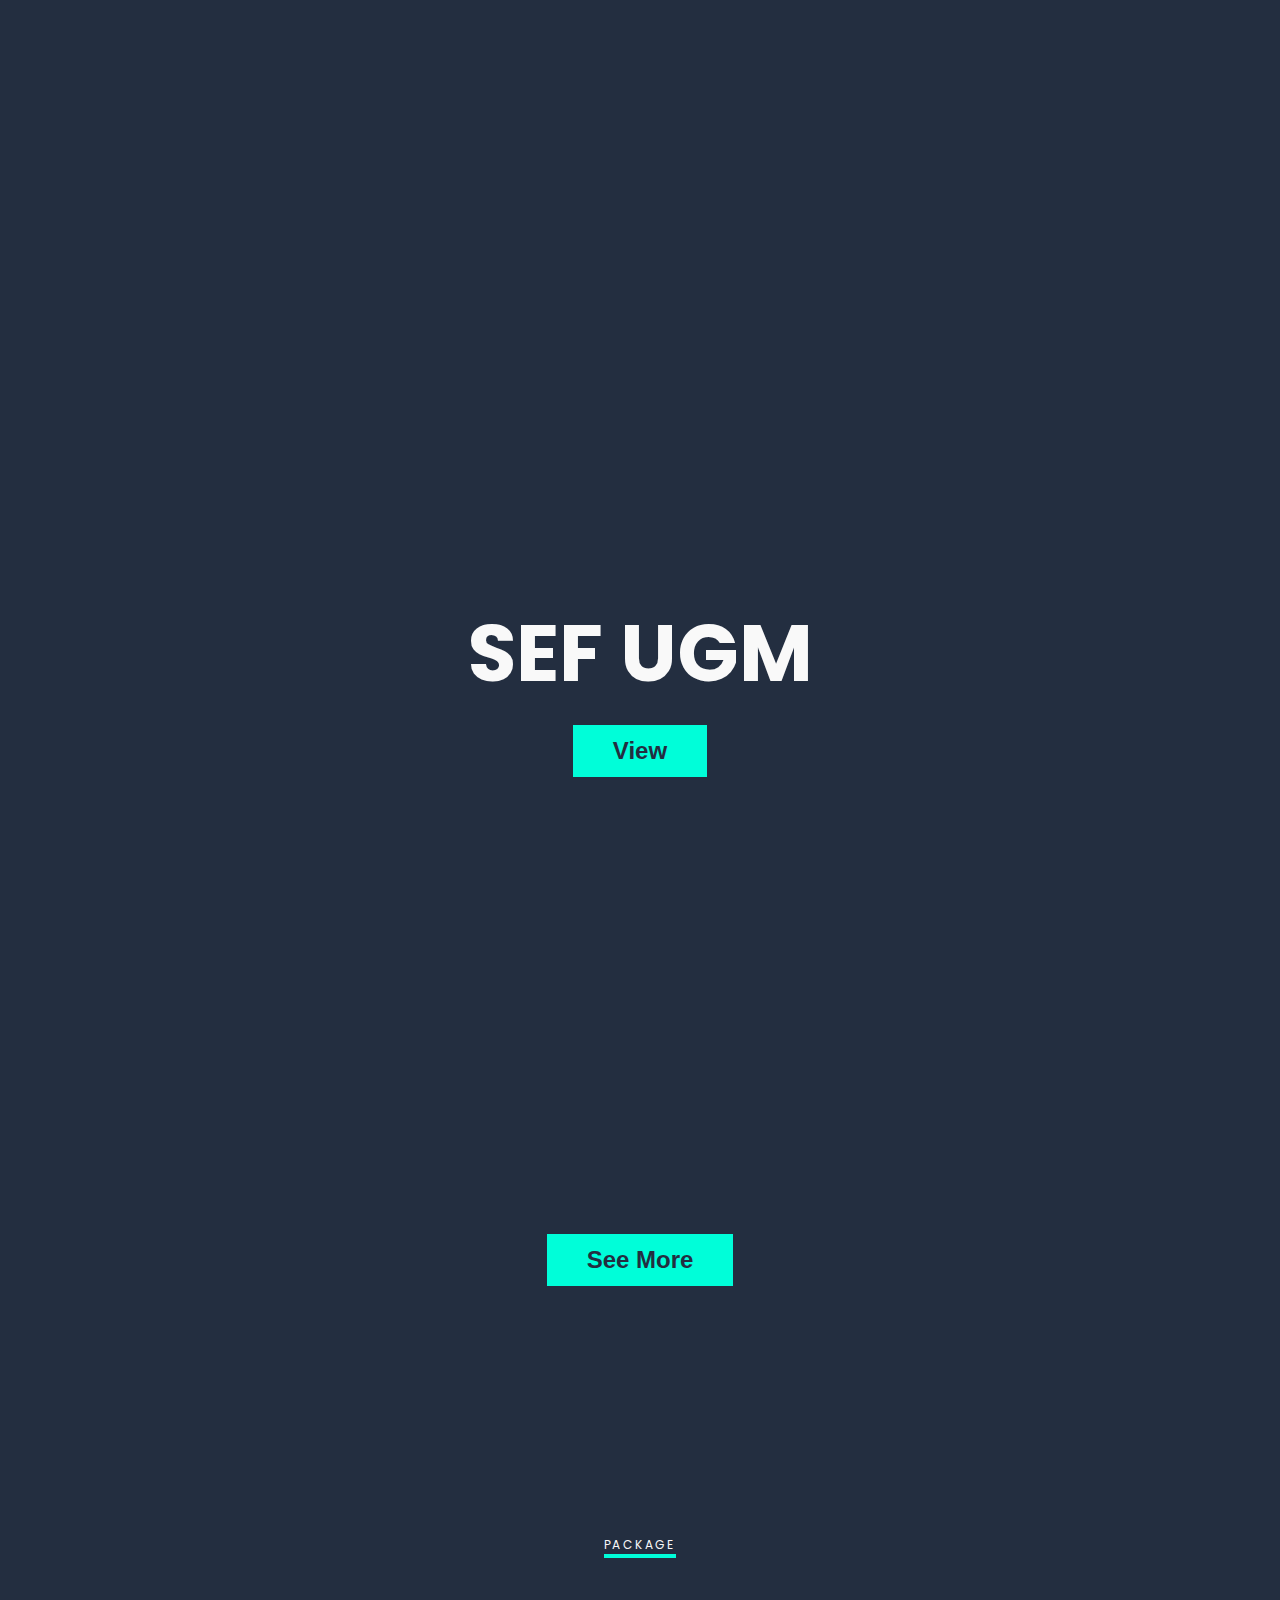
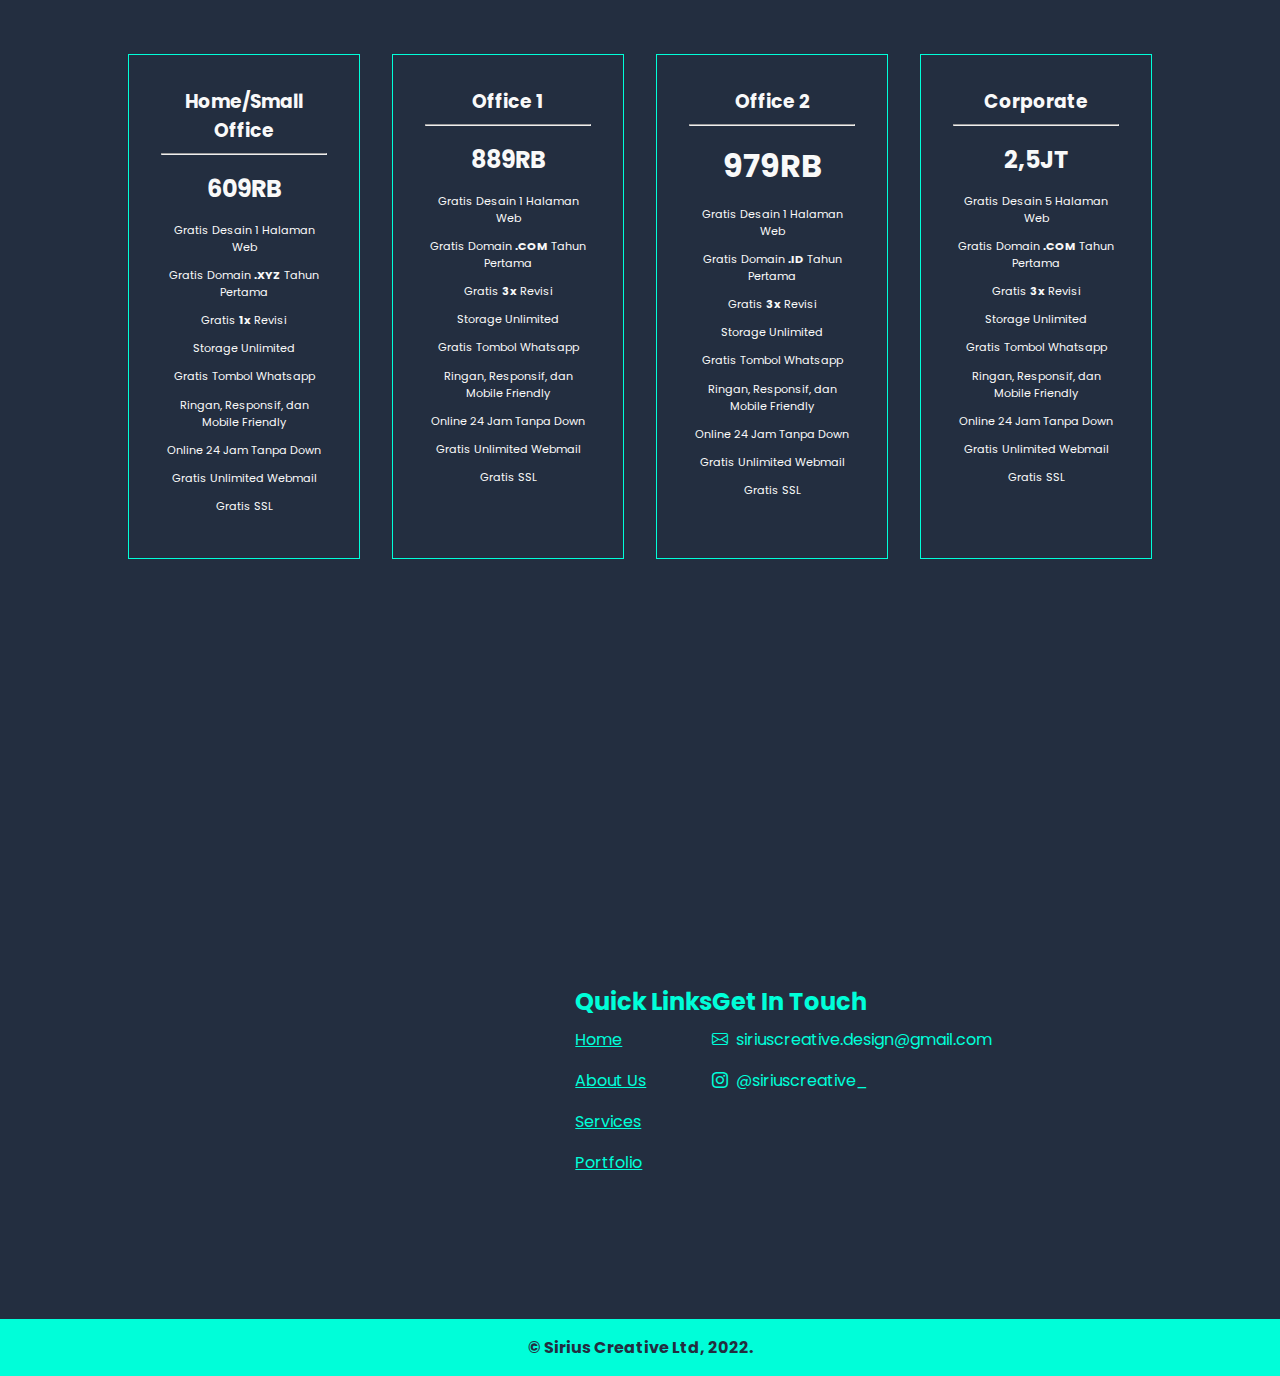
==== commit 238dfe59: "fixing price package" ====
--- a/index.html
+++ b/index.html
@@ -98,7 +98,7 @@
             <button>View</button>
         </div>
         <div class="more-work">
-            <button>See More</button>
+            <a href="project-gallery.html"><button>See More</button></a>
         </div>
     </section>
     <section class="package-section">
@@ -107,39 +107,67 @@
         </div>
         <div class="packages-content">
             <div class="package-item">
-                <h2>Regular</h2>
-                <hr>
-                <h2 class="price">399rb</h2>
-                <ul>
-                    <li>Free SSL</li>
-                    <li>3x Revision</li>
-                </ul>
-            </div>
-            <div class="package-item">
-                <h2>Regular</h2>
-                <hr>
-                <h2 class="price">399rb</h2>
-                <ul>
-                    <li>Free SSL</li>
-                    <li>3x Revision</li>
-                </ul>
-            </div>
-            <div class="package-item">
-                <h2>Regular</h2>
-                <hr>
-                <h2 class="price">399rb</h2>
-                <ul>
-                    <li>Free SSL</li>
-                    <li>3x Revision</li>
-                </ul>
-            </div>
-            <div class="package-item">
-                <h2>Regular</h2>
-                <hr>
-                <h2 class="price">399rb</h2>
-                <ul>
-                    <li>Free SSL</li>
-                    <li>3x Revision</li>
+                <h3>Home/Small Office</h3>
+                <hr>
+                <h2 class="price">609RB</h2>
+                <ul>
+                    <li>Gratis Desain 1 Halaman Web</li>
+                    <li>Gratis Domain <b>.XYZ</b> Tahun Pertama</li>
+                    <li>Gratis <b>1x</b> Revisi</li>
+                    <li>Storage Unlimited</li>
+                    <li>Gratis Tombol Whatsapp</li>
+                    <li>Ringan, Responsif, dan Mobile Friendly</li>
+                    <li>Online 24 Jam Tanpa Down</li>
+                    <li>Gratis Unlimited Webmail</li>
+                    <li>Gratis SSL</li>
+                </ul>
+            </div>
+            <div class="package-item">
+                <h3>Office 1</h3>
+                <hr>
+                <h2 class="price">889RB</h2>
+                <ul>
+                    <li>Gratis Desain 1 Halaman Web</li>
+                    <li>Gratis Domain <b>.COM</b> Tahun Pertama</li>
+                    <li>Gratis <b>3x</b> Revisi</li>
+                    <li>Storage Unlimited</li>
+                    <li>Gratis Tombol Whatsapp</li>
+                    <li>Ringan, Responsif, dan Mobile Friendly</li>
+                    <li>Online 24 Jam Tanpa Down</li>
+                    <li>Gratis Unlimited Webmail</li>
+                    <li>Gratis SSL</li>
+                </ul>
+            </div>
+            <div class="package-item">
+                <h3>Office 2</h3>
+                <hr>
+                <h1 class="price">979RB</h1>
+                <ul>
+                    <li>Gratis Desain 1 Halaman Web</li>
+                    <li>Gratis Domain <b>.ID</b> Tahun Pertama</li>
+                    <li>Gratis <b>3x</b> Revisi</li>
+                    <li>Storage Unlimited</li>
+                    <li>Gratis Tombol Whatsapp</li>
+                    <li>Ringan, Responsif, dan Mobile Friendly</li>
+                    <li>Online 24 Jam Tanpa Down</li>
+                    <li>Gratis Unlimited Webmail</li>
+                    <li>Gratis SSL</li>
+                </ul>
+            </div>
+            <div class="package-item">
+                <h3>Corporate</h3>
+                <hr>
+                <h2 class="price">2,5JT</h2>
+                <ul>
+                    <li>Gratis Desain 5 Halaman Web</li>
+                    <li>Gratis Domain <b>.COM</b> Tahun Pertama</li>
+                    <li>Gratis <b>3x</b> Revisi</li>
+                    <li>Storage Unlimited</li>
+                    <li>Gratis Tombol Whatsapp</li>
+                    <li>Ringan, Responsif, dan Mobile Friendly</li>
+                    <li>Online 24 Jam Tanpa Down</li>
+                    <li>Gratis Unlimited Webmail</li>
+                    <li>Gratis SSL</li>
                 </ul>
             </div>
         </div>
--- a/assets/css/style.css
+++ b/assets/css/style.css
@@ -77,6 +77,7 @@
     bottom: 1rem;
     right: 1rem;
     display: none;
+    z-index: 99;
 }
 
 #back-to-top:hover{
@@ -123,7 +124,7 @@
     display: flex;
     flex-direction: row;
     justify-content: space-between;
-    gap: 1rem;
+    gap: 1.5rem;
 }
 
 nav ul li a{
@@ -138,7 +139,7 @@
 
 @media screen and (max-width: 900px) {
     nav ul{
-        width: 8%;
+        width: 10%;
     }
     
 }
@@ -146,6 +147,8 @@
 @media screen and (max-width: 600px) {
     nav ul{
         width: 13%;
+        gap: 1rem;
+        margin-right: 1rem;
     }
 }
 
@@ -364,8 +367,21 @@
     width: 100%;
 }
 
+.package-item hr{
+    margin-bottom: 1rem;
+}
+
+.package-item h3{
+    margin-bottom: .5rem;
+}
+
 .package-item .price{
     margin-bottom: 1rem;
+}
+
+.package-item ul li{
+    font-size: .7rem;
+    margin-bottom: .7rem;
 }
 
 @media screen and (max-width: 900px) {
@@ -626,4 +642,63 @@
 /** DETAIL FOOTER **/
 .detail footer{
     background-color: var(--dark-blue);
+}
+
+/*** PORTFOLIO GALLERY ***/
+.pagination-wrapper{
+    margin-top: 2rem;
+    width: 100vw;
+    text-align: center;
+    display: flex;
+    justify-content: center;
+    align-items: center;
+}
+
+.pagination{
+    display: flex;
+    justify-content: center;
+    align-items: center;
+    width: 15%;
+}
+
+.pagination ul{
+    width: 100%;
+    display: flex;
+    justify-content: space-between;
+    align-items: center;
+}
+
+.pagination ul li{
+    transition: all ease-in-out .25s;
+    -webkit-transition: all ease-in-out .25s;
+    -moz-transition: all ease-in-out .25s;
+    -ms-transition: all ease-in-out .25s;
+    -o-transition: all ease-in-out .25s;
+}
+
+.pagination ul li:hover{
+    color: var(--tosca);
+    font-weight: 900;
+    cursor: pointer;
+}
+
+.pagination ul li:first-child{
+    display: none;
+}
+
+.pagination ul li:nth-child(3){
+    color: var(--tosca);
+    font-weight: 900;
+}
+
+@media screen and (max-width: 900px) {
+    .pagination{
+        width: 30%;
+    }
+}
+
+@media screen and (max-width: 600px) {
+    .pagination{
+        width: 40%;
+    }
 }